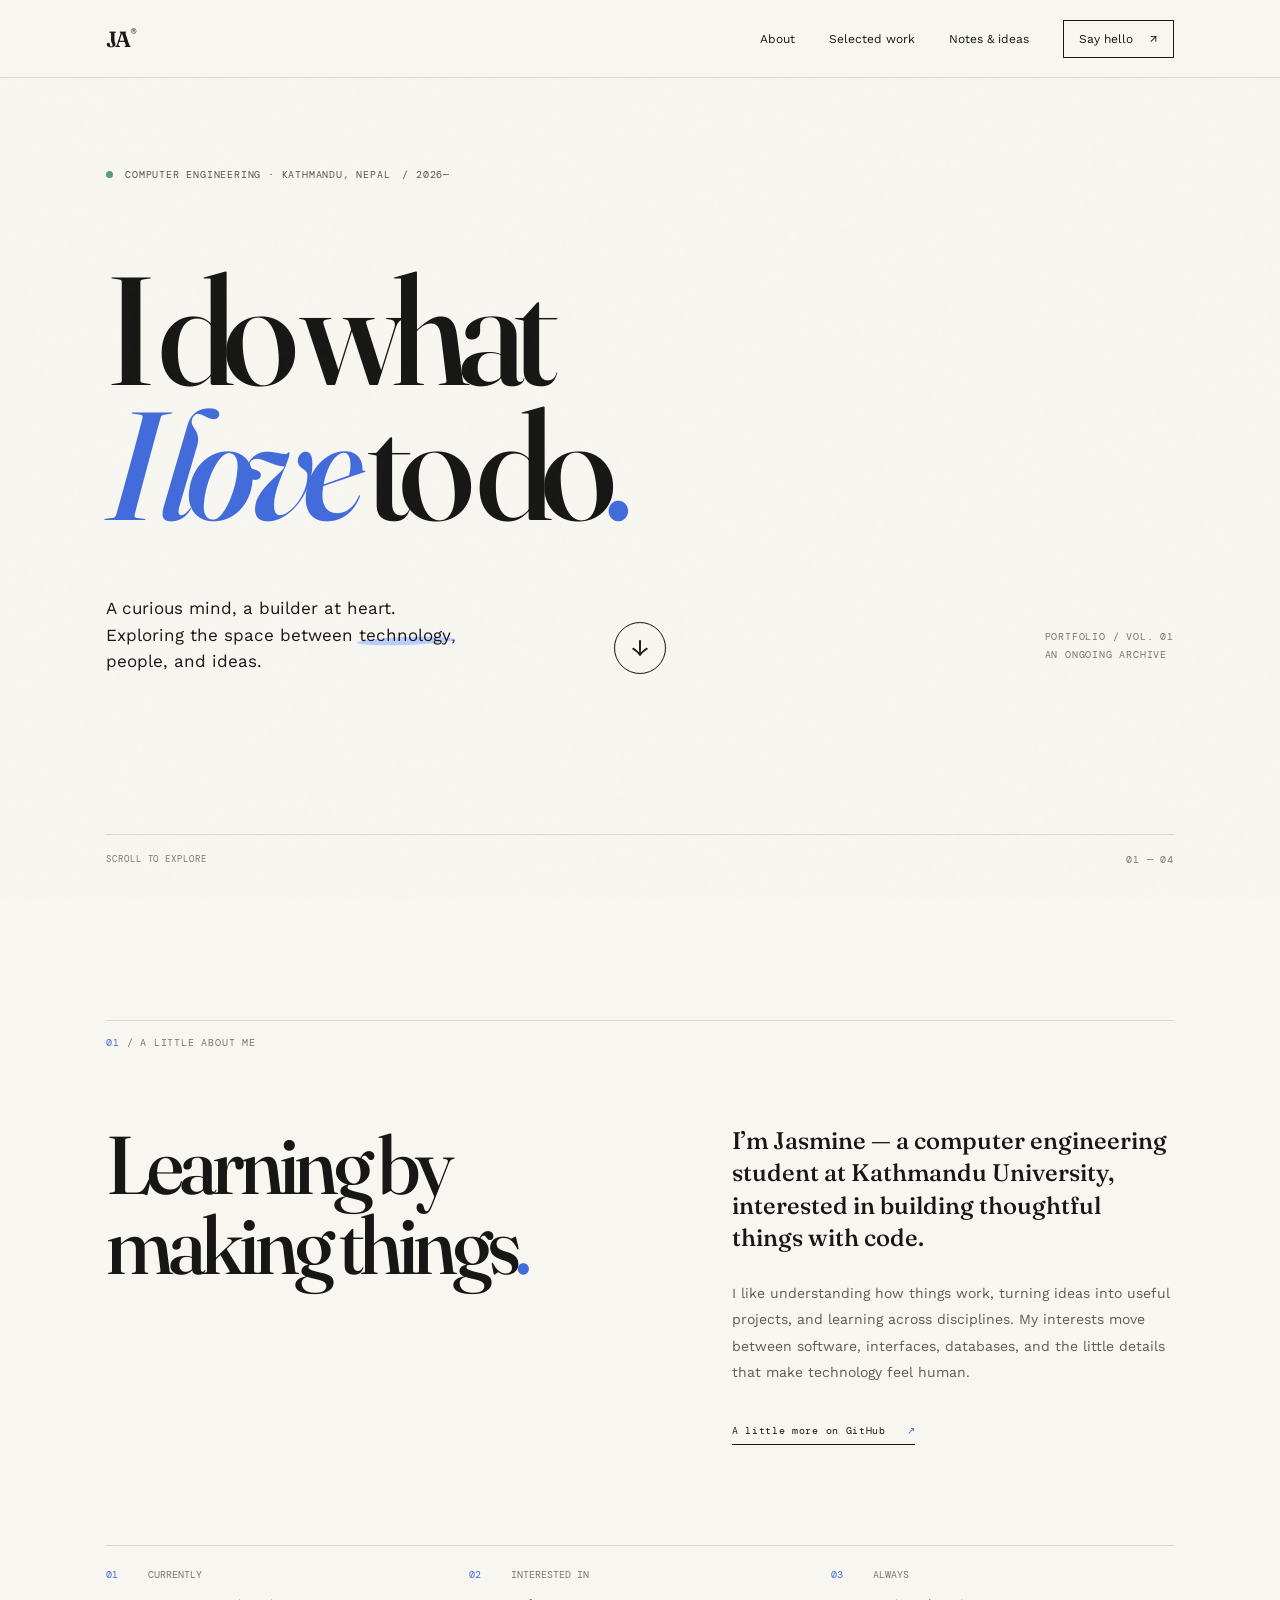
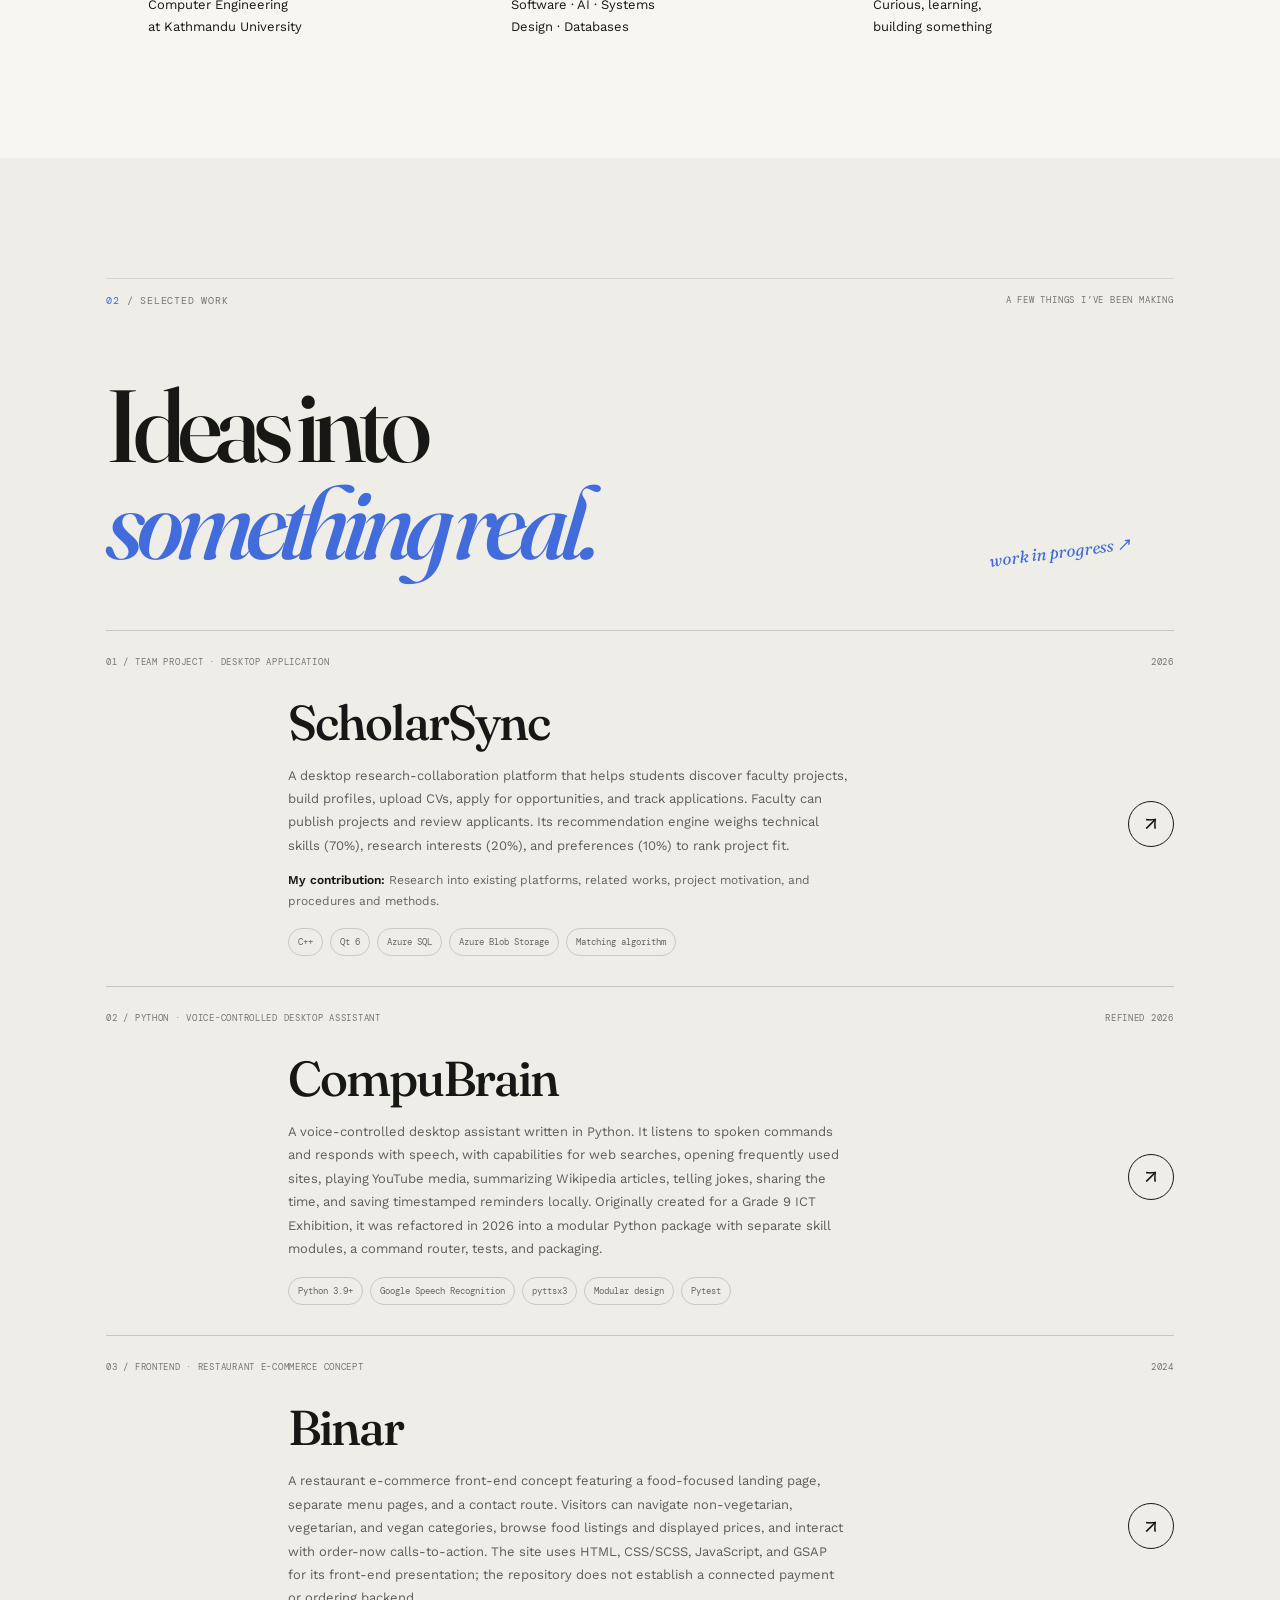
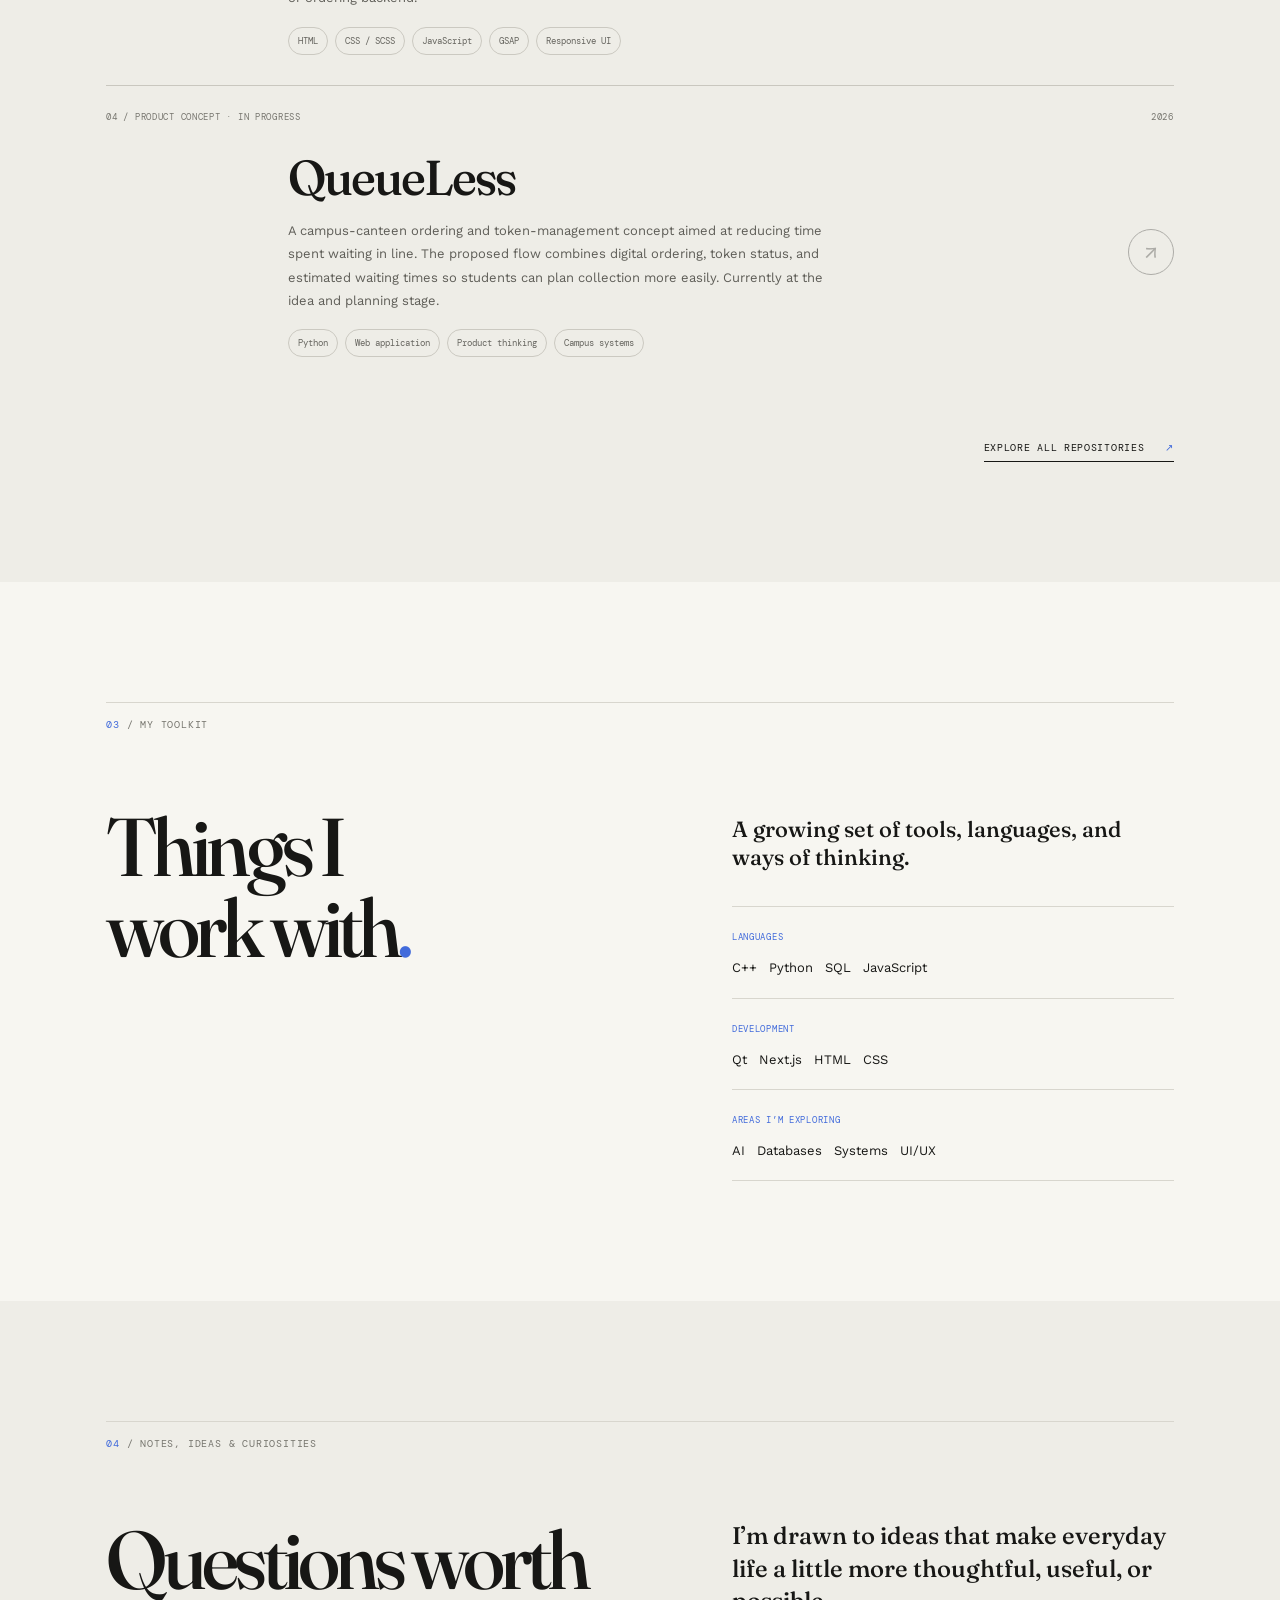
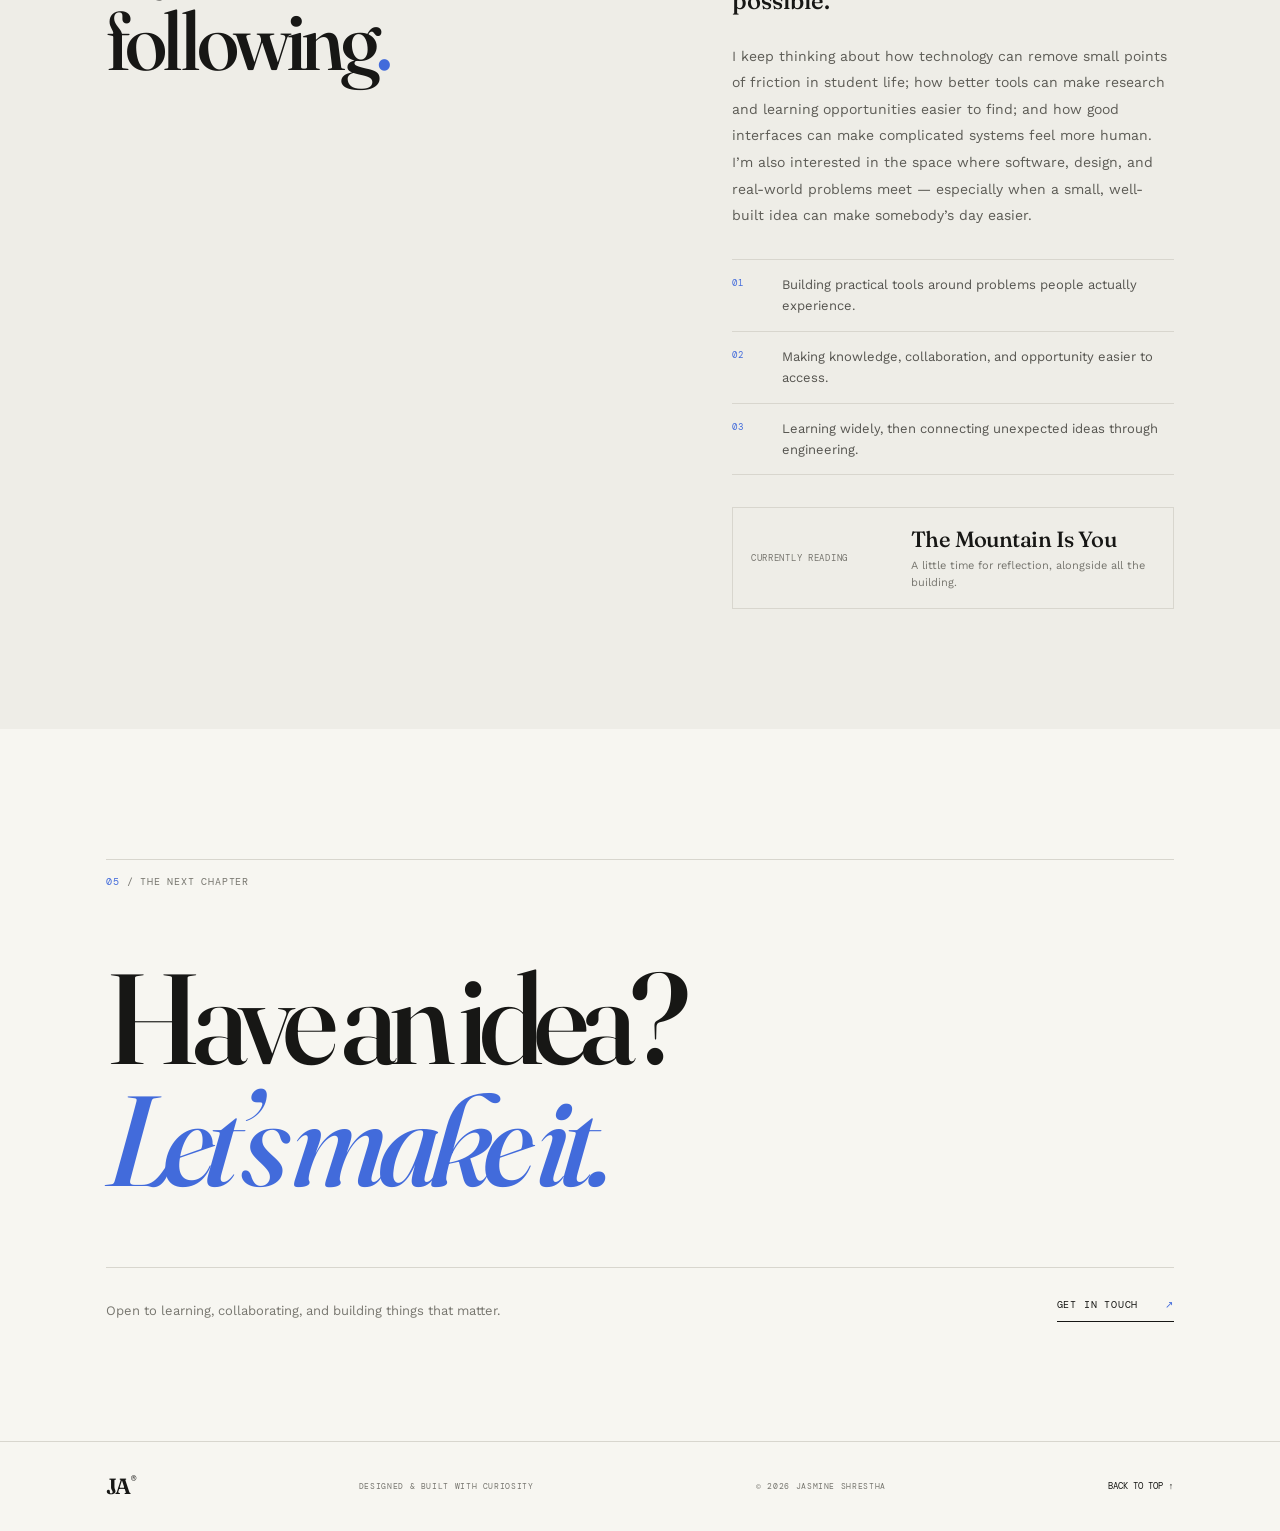
==== index.html @ 9eb1d04b "Add files via upload" ====
<!doctype html>
<html lang="en">
<head>
  <meta charset="utf-8">
  <meta name="viewport" content="width=device-width, initial-scale=1">
  <meta name="theme-color" content="#f7f6f1">
  <meta name="description" content="Jasmine Shrestha — computer engineering student, software builder, and curious learner based in Nepal.">
  <title>Jasmine Archive — Jasmine Shrestha</title>
  <meta property="og:title" content="Jasmine Archive — Jasmine Shrestha">
  <meta property="og:description" content="Computer engineering student, curious builder, and lifelong learner.">
  <meta property="og:type" content="website">
  <link rel="preconnect" href="https://fonts.googleapis.com">
  <link rel="preconnect" href="https://fonts.gstatic.com" crossorigin>
  <link href="https://fonts.googleapis.com/css2?family=DM+Mono:wght@400;500&family=Fraunces:opsz,wght@9..144,500;9..144,600&family=Work+Sans:wght@400;500;600;700&display=swap" rel="stylesheet">
  <link rel="stylesheet" href="styles.css">
</head>
<body>
  <div class="grain" aria-hidden="true"></div>
  <header class="topbar">
    <a class="wordmark" href="#home" aria-label="Jasmine Archive home">JA<span>®</span></a>
    <nav aria-label="Main navigation">
      <a href="#about">About</a><a href="#work">Selected work</a><a href="#notes">Notes & ideas</a>
      <a class="nav-contact" href="mailto:xthajasmine64@gmail.com">Say hello <span>↗</span></a>
    </nav>
    <button class="menu-toggle" aria-label="Toggle navigation" aria-expanded="false">☰</button>
  </header>

  <main id="home">
    <section class="hero section-wrap">
      <div class="eyebrow"><span class="live-dot"></span> COMPUTER ENGINEERING · KATHMANDU, NEPAL <span class="mono">/ 2026—</span></div>
      <h1>I do what<br><em>I love</em> to do<span class="period">.</span></h1>
      <div class="hero-bottom">
        <p class="hero-intro">A curious mind, a builder at heart.<br>Exploring the space between <span class="scribble">technology</span>, people, and ideas.</p>
        <a class="round-link" href="#work" aria-label="Explore selected work">↓</a>
        <p class="hero-index mono">PORTFOLIO / VOL. 01<br>AN ONGOING ARCHIVE</p>
      </div>
      <div class="hero-rule"><span>SCROLL TO EXPLORE</span><span class="mono">01 — 04</span></div>
    </section>

    <section class="intro section-wrap" id="about">
      <div class="section-label"><span>01</span> / A LITTLE ABOUT ME</div>
      <div class="intro-grid">
        <h2>Learning by<br>making things<span class="blue-mark">.</span></h2>
        <div class="intro-copy">
          <p class="large-copy">I’m Jasmine — a computer engineering student at Kathmandu University, interested in building thoughtful things with code.</p>
          <p>I like understanding how things work, turning ideas into useful projects, and learning across disciplines. My interests move between software, interfaces, databases, and the little details that make technology feel human.</p>
          <a class="text-link" href="https://github.com/jasminein-pixel" target="_blank" rel="noreferrer">A little more on GitHub <span>↗</span></a>
        </div>
      </div>
      <div class="facts">
        <div><span class="fact-number">01</span><span class="fact-label">Currently</span><p>Computer Engineering<br>at Kathmandu University</p></div>
        <div><span class="fact-number">02</span><span class="fact-label">Interested in</span><p>Software · AI · Systems<br>Design · Databases</p></div>
        <div><span class="fact-number">03</span><span class="fact-label">Always</span><p>Curious, learning,<br>building something</p></div>
      </div>
    </section>

    <section class="work section-wrap" id="work">
      <div class="section-label"><span>02</span> / SELECTED WORK <span class="section-note">A FEW THINGS I’VE BEEN MAKING</span></div>
      <div class="work-heading"><h2>Ideas into<br><em>something real.</em></h2><span class="hand-note">work in progress ↗</span></div>
      <div class="project-list">
        <article class="project">
          <div class="project-meta mono"><span>01 / TEAM PROJECT · DESKTOP APPLICATION</span><span>2026</span></div>
          <div class="project-main"><div><h3>ScholarSync</h3><p class="project-desc">A desktop research-collaboration platform that helps students discover faculty projects, build profiles, upload CVs, apply for opportunities, and track applications. Faculty can publish projects and review applicants. Its recommendation engine weighs technical skills (70%), research interests (20%), and preferences (10%) to rank project fit.</p><p class="project-role"><strong>My contribution:</strong> Research into existing platforms, related works, project motivation, and procedures and methods.</p><div class="tags"><span>C++</span><span>Qt 6</span><span>Azure SQL</span><span>Azure Blob Storage</span><span>Matching algorithm</span></div></div><a class="project-arrow" href="https://github.com/jasminein-pixel/Scholarsync" target="_blank" rel="noreferrer" aria-label="ScholarSync on GitHub">↗</a></div>
        </article>
        <article class="project">
          <div class="project-meta mono"><span>02 / PYTHON · VOICE-CONTROLLED DESKTOP ASSISTANT</span><span>REFINED 2026</span></div>
          <div class="project-main"><div><h3>CompuBrain</h3><p class="project-desc">A voice-controlled desktop assistant written in Python. It listens to spoken commands and responds with speech, with capabilities for web searches, opening frequently used sites, playing YouTube media, summarizing Wikipedia articles, telling jokes, sharing the time, and saving timestamped reminders locally. Originally created for a Grade 9 ICT Exhibition, it was refactored in 2026 into a modular Python package with separate skill modules, a command router, tests, and packaging.</p><div class="tags"><span>Python 3.9+</span><span>Google Speech Recognition</span><span>pyttsx3</span><span>Modular design</span><span>Pytest</span></div></div><a class="project-arrow" href="https://github.com/jasminein-pixel/Compubrain" target="_blank" rel="noreferrer" aria-label="CompuBrain on GitHub">↗</a></div>
        </article>
        <article class="project">
          <div class="project-meta mono"><span>03 / FRONTEND · RESTAURANT E-COMMERCE CONCEPT</span><span>2024</span></div>
          <div class="project-main"><div><h3>Binar</h3><p class="project-desc">A restaurant e-commerce front-end concept featuring a food-focused landing page, separate menu pages, and a contact route. Visitors can navigate non-vegetarian, vegetarian, and vegan categories, browse food listings and displayed prices, and interact with order-now calls-to-action. The site uses HTML, CSS/SCSS, JavaScript, and GSAP for its front-end presentation; the repository does not establish a connected payment or ordering backend.</p><div class="tags"><span>HTML</span><span>CSS / SCSS</span><span>JavaScript</span><span>GSAP</span><span>Responsive UI</span></div></div><a class="project-arrow" href="https://github.com/jasminein-pixel/Binar-website" target="_blank" rel="noreferrer" aria-label="Binar on GitHub">↗</a></div>
        </article>
        <article class="project">
          <div class="project-meta mono"><span>04 / PRODUCT CONCEPT · IN PROGRESS</span><span>2026</span></div>
          <div class="project-main"><div><h3>QueueLess</h3><p class="project-desc">A campus-canteen ordering and token-management concept aimed at reducing time spent waiting in line. The proposed flow combines digital ordering, token status, and estimated waiting times so students can plan collection more easily. Currently at the idea and planning stage.</p><div class="tags"><span>Python</span><span>Web application</span><span>Product thinking</span><span>Campus systems</span></div></div><span class="project-arrow muted" aria-label="Concept in progress">↗</span></div>
        </article>
      </div>
      <div class="all-work"><a class="text-link" href="https://github.com/jasminein-pixel" target="_blank" rel="noreferrer">EXPLORE ALL REPOSITORIES <span>↗</span></a></div>
    </section>

    <section class="toolkit section-wrap">
      <div class="section-label"><span>03</span> / MY TOOLKIT</div>
      <div class="toolkit-grid">
        <h2>Things I<br>work with<span class="blue-mark">.</span></h2>
        <div class="toolkit-content">
          <p class="toolkit-lead">A growing set of tools, languages, and ways of thinking.</p>
          <div class="skill-groups">
            <div><span class="mono">LANGUAGES</span><p>C++ &nbsp; Python &nbsp; SQL &nbsp; JavaScript</p></div>
            <div><span class="mono">DEVELOPMENT</span><p>Qt &nbsp; Next.js &nbsp; HTML &nbsp; CSS</p></div>
            <div><span class="mono">AREAS I’M EXPLORING</span><p>AI &nbsp; Databases &nbsp; Systems &nbsp; UI/UX</p></div>
          </div>
        </div>
      </div>
    </section>

    <section class="notes section-wrap" id="notes">
      <div class="section-label"><span>04</span> / NOTES, IDEAS & CURIOSITIES</div>
      <div class="notes-grid">
        <h2>Questions worth<br>following<span class="blue-mark">.</span></h2>
        <div><p class="large-copy">I’m drawn to ideas that make everyday life a little more thoughtful, useful, or possible.</p><p>I keep thinking about how technology can remove small points of friction in student life; how better tools can make research and learning opportunities easier to find; and how good interfaces can make complicated systems feel more human. I’m also interested in the space where software, design, and real-world problems meet — especially when a small, well-built idea can make somebody’s day easier.</p><div class="idea-list"><div><span class="mono">01</span><p>Building practical tools around problems people actually experience.</p></div><div><span class="mono">02</span><p>Making knowledge, collaboration, and opportunity easier to access.</p></div><div><span class="mono">03</span><p>Learning widely, then connecting unexpected ideas through engineering.</p></div></div><div class="reading-card"><span class="mono">CURRENTLY READING</span><div><span class="book-title">The Mountain Is You</span><span class="reading-note">A little time for reflection, alongside all the building.</span></div></div></div>
      </div>
    </section>

    <section class="contact section-wrap" id="contact">
      <div class="section-label"><span>05</span> / THE NEXT CHAPTER</div>
      <h2>Have an idea?<br><em>Let’s make it.</em></h2>
      <div class="contact-bottom"><p>Open to learning, collaborating, and building things that matter.</p><a href="mailto:xthajasmine64@gmail.com" class="contact-link">GET IN TOUCH <span>↗</span></a></div>
    </section>
  </main>

  <footer class="footer section-wrap"><a class="wordmark" href="#home">JA<span>®</span></a><span class="mono">DESIGNED & BUILT WITH CURIOSITY</span><span class="mono">© 2026 JASMINE SHRESTHA</span><a href="#home" class="back-top">BACK TO TOP ↑</a></footer>
  <script src="script.js"></script>
</body>
</html>
---- styles.css ----
@import url('https://fonts.googleapis.com/css2?family=DM+Mono:wght@400;500&family=Fraunces:opsz,wght@9..144,500;9..144,600&family=Work+Sans:wght@400;500;600;700&display=swap');
:root{--paper:#f7f6f1;--ink:#171715;--muted:#77766f;--line:#d8d6ce;--blue:#426bdb;--serif:'Fraunces',Georgia,serif;--sans:'Work Sans',Arial,sans-serif;--mono:'DM Mono',monospace}
*{box-sizing:border-box}html{scroll-behavior:smooth;scroll-padding-top:90px}body{margin:0;background:var(--paper);color:var(--ink);font-family:var(--sans);-webkit-font-smoothing:antialiased}.grain{position:fixed;inset:0;pointer-events:none;z-index:5;opacity:.12;background-image:url("data:image/svg+xml,%3Csvg viewBox='0 0 180 180' xmlns='http://www.w3.org/2000/svg'%3E%3Cfilter id='n'%3E%3CfeTurbulence type='fractalNoise' baseFrequency='.85' numOctaves='3' stitchTiles='stitch'/%3E%3C/filter%3E%3Crect width='100%25' height='100%25' filter='url(%23n)' opacity='.14'/%3E%3C/svg%3E")}
a{color:inherit;text-decoration:none}.section-wrap{padding-left:8.3%;padding-right:8.3%}.topbar{height:78px;padding:0 8.3%;display:flex;align-items:center;justify-content:space-between;border-bottom:1px solid var(--line);position:sticky;top:0;background:rgba(247,246,241,.94);backdrop-filter:blur(12px);z-index:10}.wordmark{font:600 22px var(--serif);letter-spacing:-2px}.wordmark span{font:9px var(--mono);vertical-align:top;letter-spacing:0;margin-left:2px}.topbar nav{display:flex;gap:34px;align-items:center;font-size:12px}.topbar nav a{transition:opacity .2s}.topbar nav a:hover{opacity:.5}.topbar .nav-contact{border:1px solid var(--ink);padding:11px 15px}.nav-contact span{margin-left:12px}.menu-toggle{display:none;background:none;border:0;font-size:20px}
.hero{min-height:calc(100vh - 78px);padding-top:10vh;padding-bottom:34px;display:flex;flex-direction:column}.eyebrow,.section-label,.mono{font-family:var(--mono);font-size:10px;letter-spacing:.08em}.eyebrow{display:flex;gap:12px;align-items:center;color:#55544f}.live-dot{width:7px;height:7px;background:#5a9c6d;border-radius:50%;display:inline-block}.hero h1{font:500 clamp(76px,12vw,172px)/.88 var(--serif);letter-spacing:-.075em;margin:9vh 0 7vh;max-width:1000px}.hero h1 em,.work-heading h2 em,.contact h2 em{font-weight:500;color:var(--blue)}.period{color:var(--blue)}.hero-bottom{display:grid;grid-template-columns:1fr 1fr 1fr;align-items:end}.hero-intro{font-size:17px;line-height:1.55;margin:0}.scribble{position:relative;z-index:1}.scribble:after{content:"";position:absolute;height:8px;left:-2px;right:-4px;bottom:0;background:#a8c1ff;opacity:.75;z-index:-1;transform:rotate(-2deg);border-radius:50%}.round-link{width:52px;height:52px;border:1px solid var(--ink);border-radius:50%;display:grid;place-items:center;font-size:24px;justify-self:center;transition:background .25s,color .25s}.round-link:hover{background:var(--ink);color:var(--paper)}.hero-index{justify-self:end;line-height:1.8;color:var(--muted)}.hero-rule{margin-top:auto;padding-top:18px;border-top:1px solid var(--line);display:flex;justify-content:space-between;color:var(--muted);font:9px var(--mono);letter-spacing:.1em}
.intro,.work,.toolkit,.notes,.contact{padding-top:120px;padding-bottom:120px}.section-label{color:var(--muted);border-top:1px solid var(--line);padding-top:15px}.section-label>span:first-child{color:var(--blue)}.intro-grid,.toolkit-grid,.notes-grid{display:grid;grid-template-columns:1.1fr .9fr;gap:8%;padding-top:76px}.intro h2,.toolkit h2,.notes h2{font:500 clamp(48px,6.4vw,88px)/.98 var(--serif);letter-spacing:-.06em;margin:0}.blue-mark{color:var(--blue)}.intro-copy{max-width:510px}.large-copy{font:500 24px/1.35 var(--serif);margin:0 0 25px}.intro-copy>p:not(.large-copy),.notes-grid>div>p:not(.large-copy){font-size:14px;line-height:1.9;color:#5d5c56}.text-link{display:inline-block;margin-top:24px;padding-bottom:7px;border-bottom:1px solid var(--ink);font:10px var(--mono);letter-spacing:.07em}.text-link span{color:var(--blue);margin-left:14px}.facts{margin-top:100px;padding-top:22px;border-top:1px solid var(--line);display:grid;grid-template-columns:repeat(3,1fr);gap:20px}.facts>div{display:grid;grid-template-columns:42px 1fr;align-items:baseline}.fact-number{font:10px var(--mono);color:var(--blue)}.fact-label{font:10px var(--mono);text-transform:uppercase;color:var(--muted)}.facts p{grid-column:2;margin:13px 0 0;font-size:13px;line-height:1.7}
.work{background:#eeede7}.section-note{float:right;font-size:9px}.work-heading{display:flex;justify-content:space-between;align-items:end;padding:70px 0 58px}.work-heading h2,.contact h2{font:500 clamp(56px,8vw,108px)/.95 var(--serif);letter-spacing:-.07em;margin:0}.hand-note{font:italic 17px var(--serif);color:var(--blue);transform:rotate(-7deg);margin:0 4% 10px}.project{border-top:1px solid #c9c7bf;padding:25px 0 30px}.project-meta{display:flex;justify-content:space-between;color:var(--muted);font-size:9px}.project-main{display:flex;justify-content:space-between;align-items:center;padding:24px 0 0 17%;gap:30px}.project h3{font:500 clamp(32px,4vw,49px) var(--serif);letter-spacing:-.04em;margin:0 0 12px}.project-desc{max-width:560px;color:#5e5d57;font-size:13px;line-height:1.8;margin:0}.tags{display:flex;flex-wrap:wrap;gap:7px;margin-top:17px}.tags span{font:9px var(--mono);padding:7px 9px;border:1px solid #cbc9c1;border-radius:30px;color:#66655f}.project-arrow{width:46px;height:46px;border:1px solid var(--ink);border-radius:50%;display:grid;place-items:center;font-size:21px;flex-shrink:0;transition:all .2s}.project-arrow:hover{background:var(--ink);color:white;transform:rotate(45deg)}.project-arrow.muted{opacity:.3}.all-work{text-align:right;padding-top:30px}
.toolkit-grid{padding-bottom:0}.toolkit-content{padding-top:8px}.toolkit-lead{font:500 22px var(--serif);margin:0 0 35px}.skill-groups{border-top:1px solid var(--line)}.skill-groups>div{padding:18px 0;border-bottom:1px solid var(--line)}.skill-groups span{font-size:9px;color:var(--blue)}.skill-groups p{font-size:13px;margin:12px 0 0;line-height:1.8}
.notes{background:#eeede7}.notes-grid{padding-top:70px}.notes-grid>div{max-width:500px}.note-stamp{display:inline-block;border:1px solid var(--blue);color:var(--blue);font:10px/1.5 var(--mono);padding:14px 18px;transform:rotate(-5deg);margin-top:30px}.note-stamp span{font-size:19px;margin-left:10px}
.contact{padding-top:130px;padding-bottom:110px}.contact h2{font-size:clamp(64px,10vw,140px);margin:70px 0 65px}.contact-bottom{border-top:1px solid var(--line);padding-top:22px;display:flex;justify-content:space-between;align-items:center}.contact-bottom p{font-size:13px;color:var(--muted)}.contact-link{font:10px var(--mono);letter-spacing:.08em;border-bottom:1px solid var(--ink);padding-bottom:10px}.contact-link span{color:var(--blue);margin-left:20px}.footer{min-height:90px;border-top:1px solid var(--line);display:flex;align-items:center;justify-content:space-between;color:var(--muted)}.footer .wordmark{color:var(--ink)}.footer .mono{font-size:8px}.back-top{font:9px var(--mono);color:var(--ink)}
@media(max-width:700px){.section-wrap{padding-left:6%;padding-right:6%}.topbar{padding:0 6%;height:66px}.topbar nav{display:none;position:absolute;top:66px;left:0;right:0;background:var(--paper);padding:22px 6%;border-bottom:1px solid var(--line);flex-direction:column;align-items:flex-start;gap:22px}.topbar nav.open{display:flex}.menu-toggle{display:block}.hero{min-height:calc(90vh - 66px);padding-top:9vh}.eyebrow{font-size:8px;flex-wrap:wrap}.hero h1{font-size:clamp(68px,16vw,110px);margin:12vh 0 10vh}.hero-bottom{grid-template-columns:1fr auto;gap:22px}.hero-intro{font-size:15px}.hero-index{display:none}.round-link{width:44px;height:44px}.intro,.work,.toolkit,.notes,.contact{padding-top:78px;padding-bottom:78px}.intro-grid,.toolkit-grid,.notes-grid{grid-template-columns:1fr;gap:35px;padding-top:48px}.intro h2,.toolkit h2,.notes h2{font-size:64px}.facts{margin-top:60px;grid-template-columns:1fr;gap:23px}.facts>div{grid-template-columns:40px 1fr}.facts p{margin-top:7px}.section-note{display:block;float:none;margin-top:9px}.work-heading{padding:50px 0 38px;display:block}.work-heading h2{font-size:66px}.hand-note{display:inline-block;margin-top:25px}.project-main{padding-left:0;gap:15px}.project-desc{font-size:12px}.project h3{font-size:36px}.project-arrow{width:38px;height:38px}.toolkit-content{padding-top:0}.notes-grid>div{max-width:none}.contact h2{font-size:clamp(60px,14vw,95px);margin:55px 0}.contact-bottom{align-items:flex-start;gap:25px;flex-direction:column}.footer{padding-top:20px;padding-bottom:20px;gap:13px;flex-wrap:wrap}.footer .mono{font-size:7px}.footer .wordmark{width:100%}}
@media(prefers-reduced-motion:reduce){html{scroll-behavior:auto}*,*:before,*:after{transition:none!important}}

/* Portfolio detail additions */
.project-role{max-width:560px;margin:13px 0 0;color:#66655f;font-size:12px;line-height:1.7}
.project-role strong{color:var(--ink);font-weight:600}
.idea-list{margin-top:30px;border-top:1px solid var(--line)}
.idea-list>div{display:grid;grid-template-columns:40px 1fr;gap:10px;padding:14px 0;border-bottom:1px solid var(--line)}
.idea-list .mono{color:var(--blue);font-size:9px;padding-top:3px}
.idea-list p{margin:0;color:#55544f;font-size:13px;line-height:1.65}
.reading-card{margin-top:32px;padding:17px 18px;border:1px solid var(--line);display:grid;grid-template-columns:145px 1fr;gap:15px;align-items:center}
.reading-card>.mono{color:var(--muted);font-size:9px}
.book-title{display:block;font:500 22px var(--serif);letter-spacing:-.025em}
.reading-note{display:block;margin-top:5px;color:var(--muted);font-size:11px;line-height:1.5}
@media(max-width:700px){.reading-card{grid-template-columns:1fr;gap:9px}.project-role{font-size:11px}}
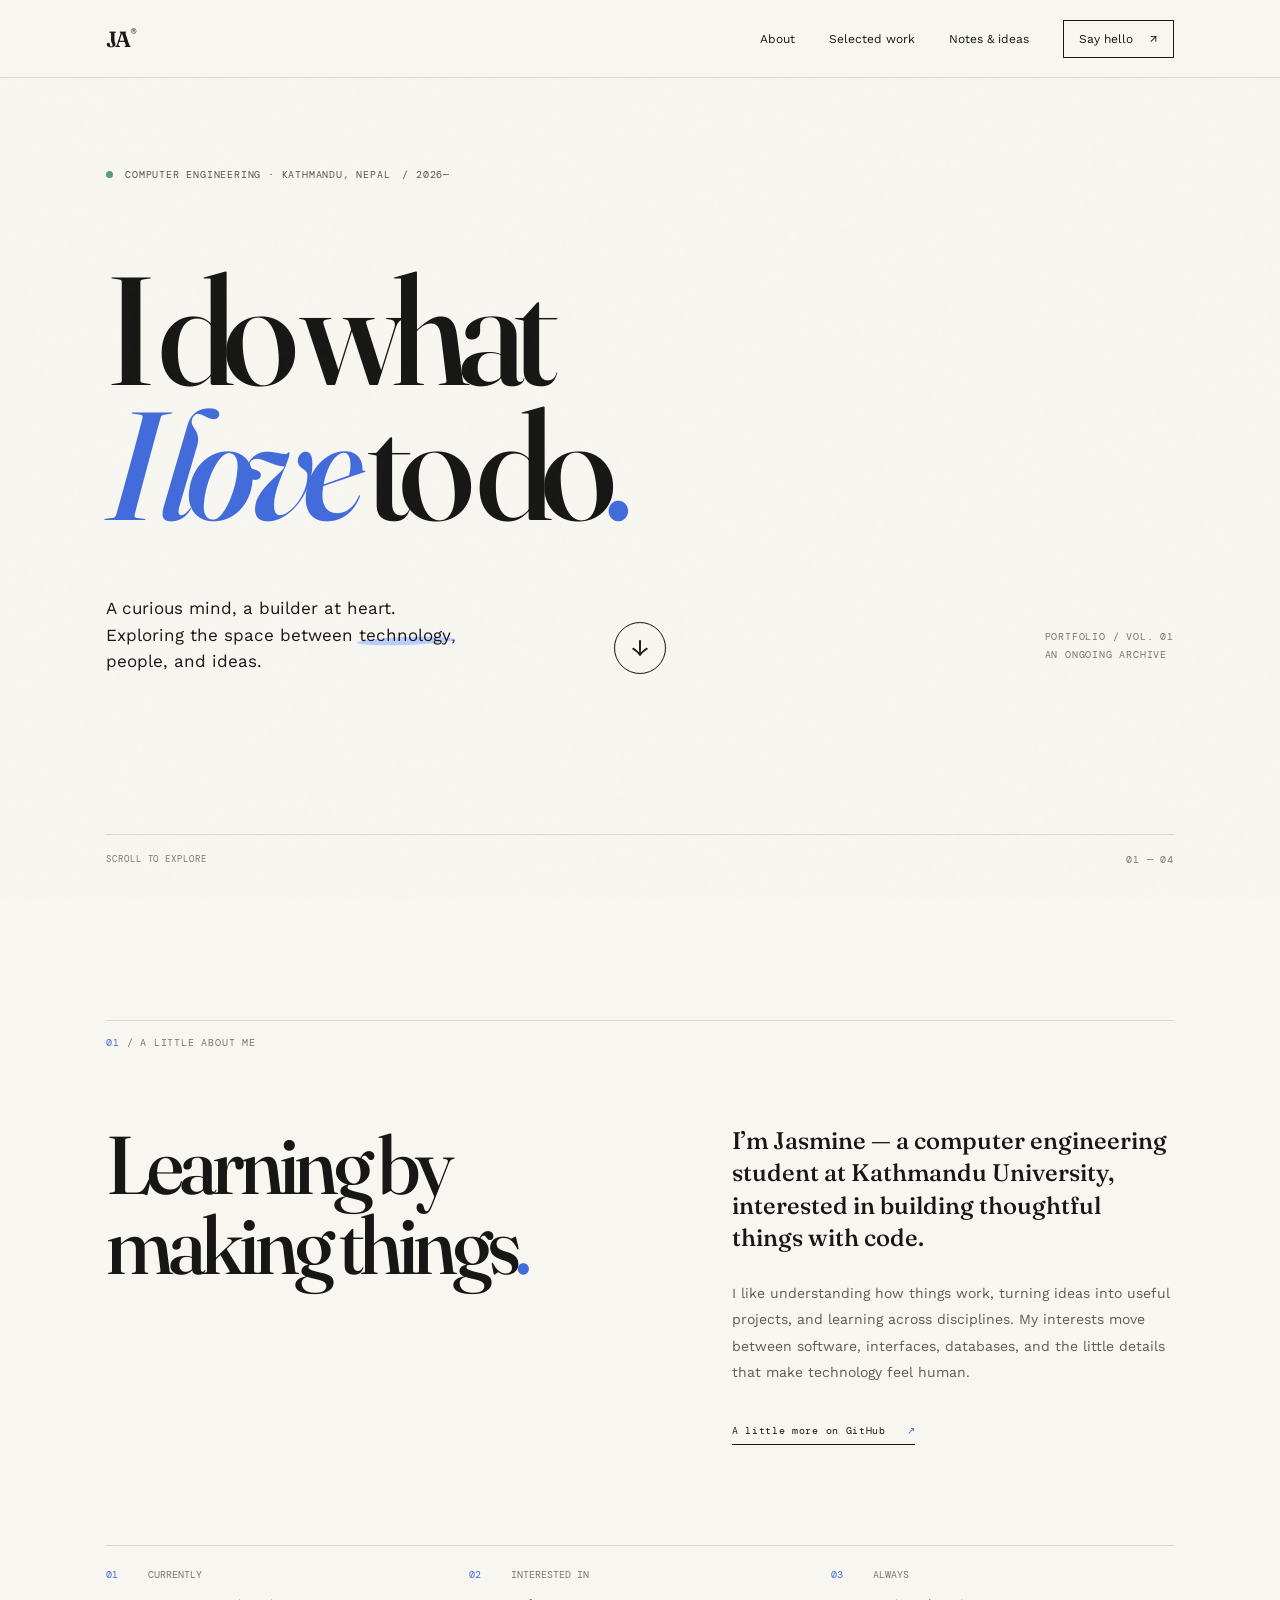
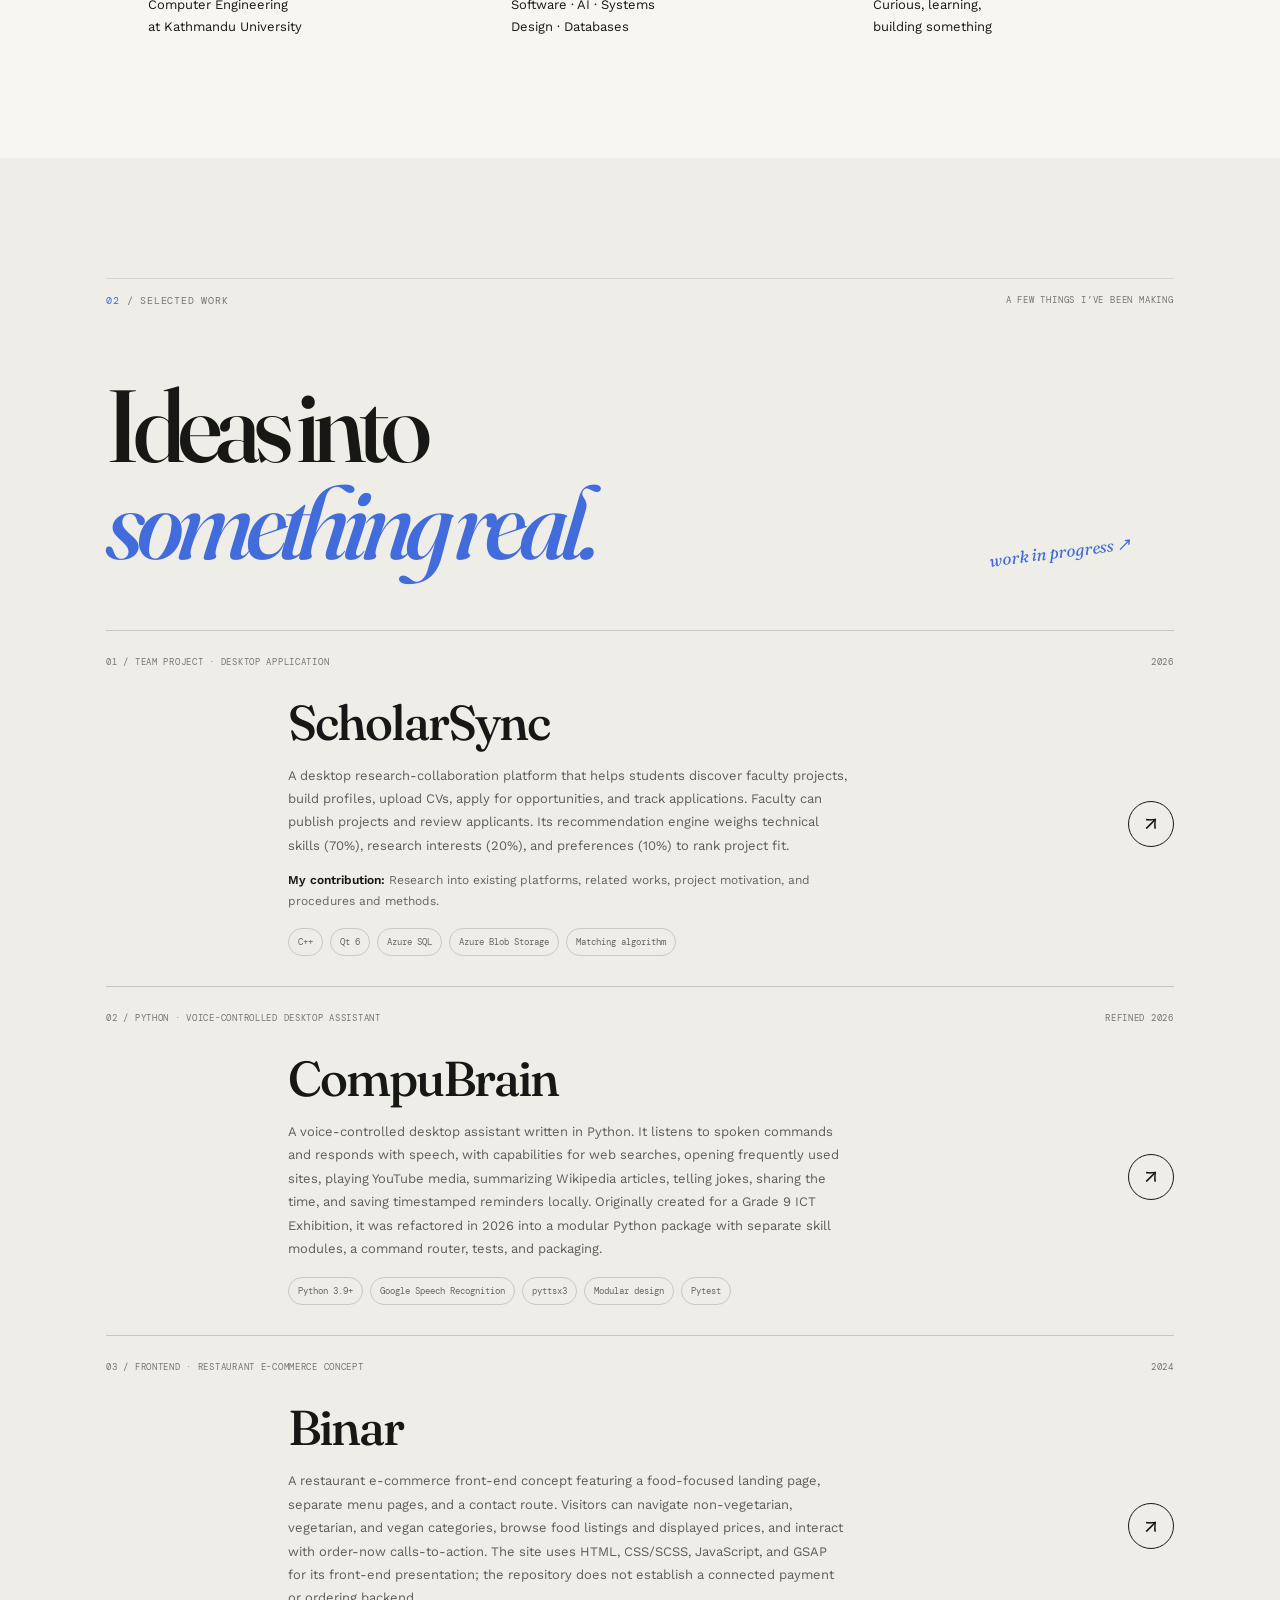
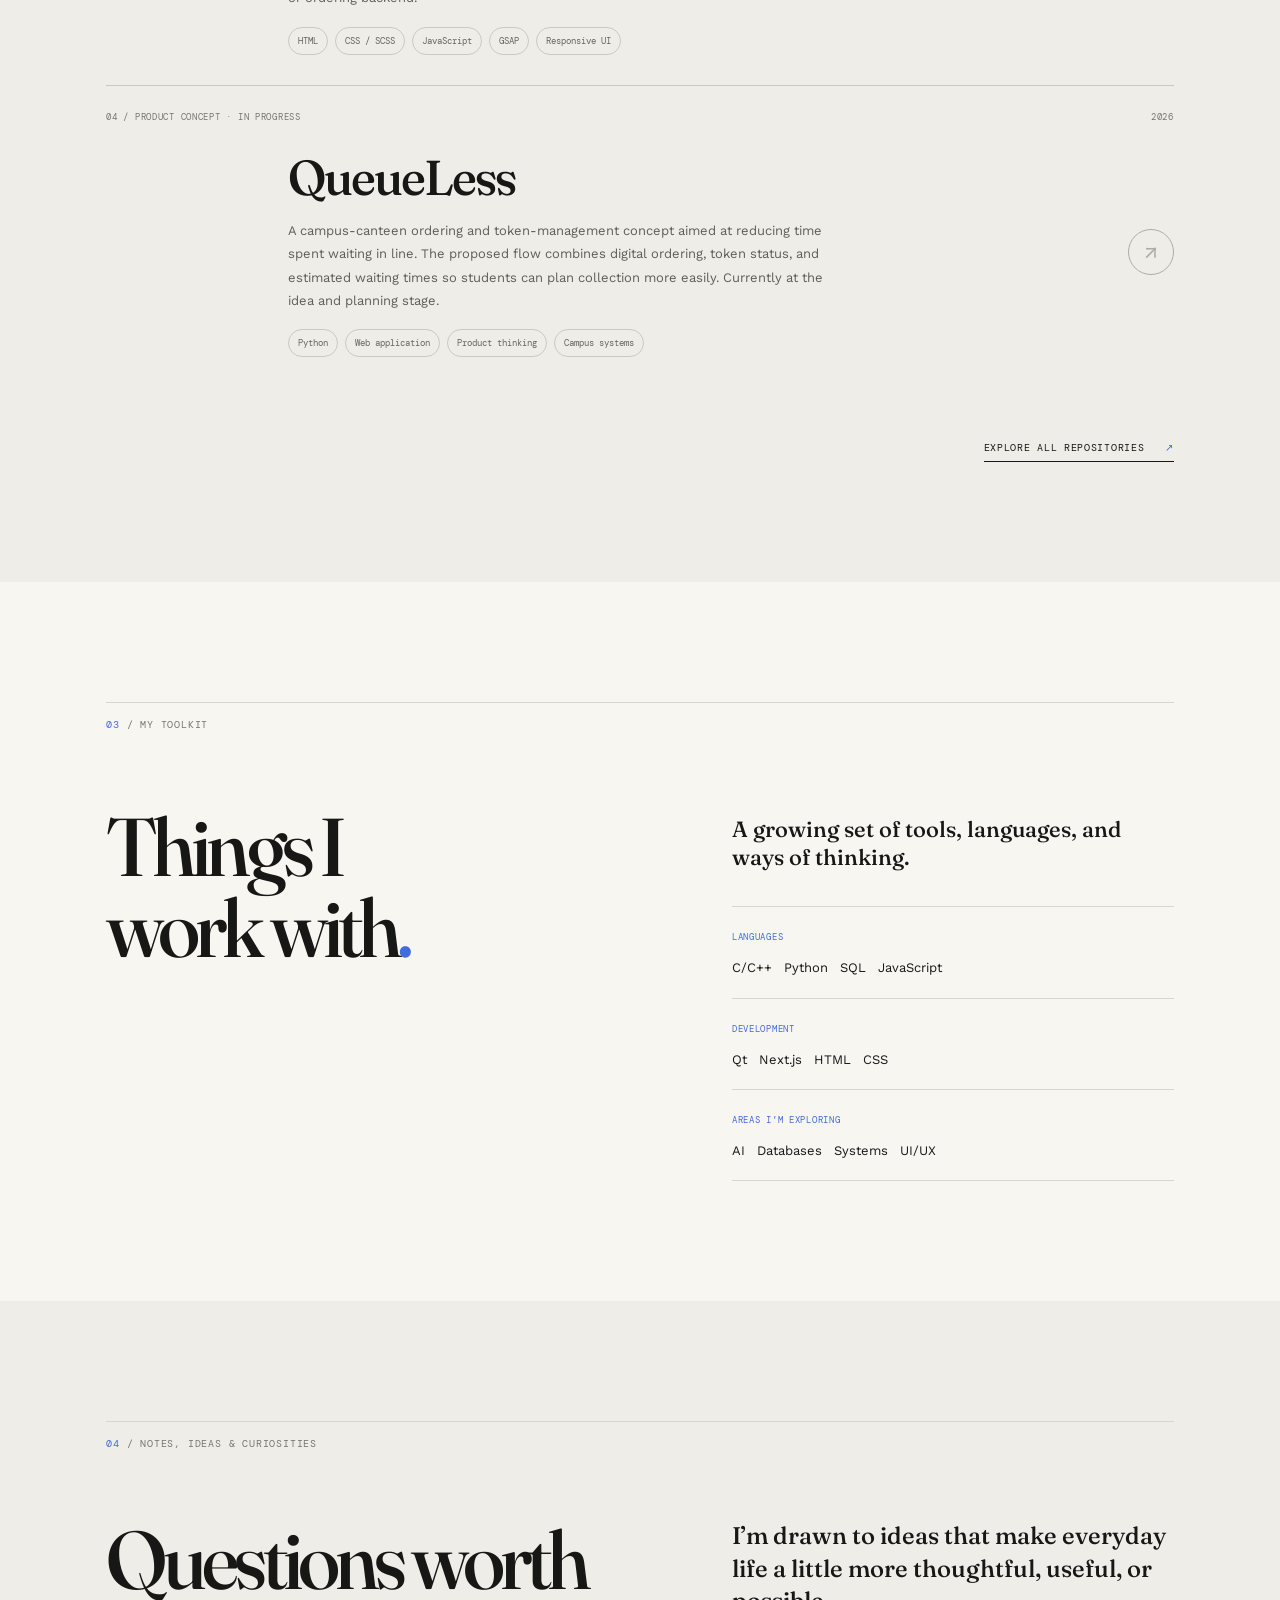
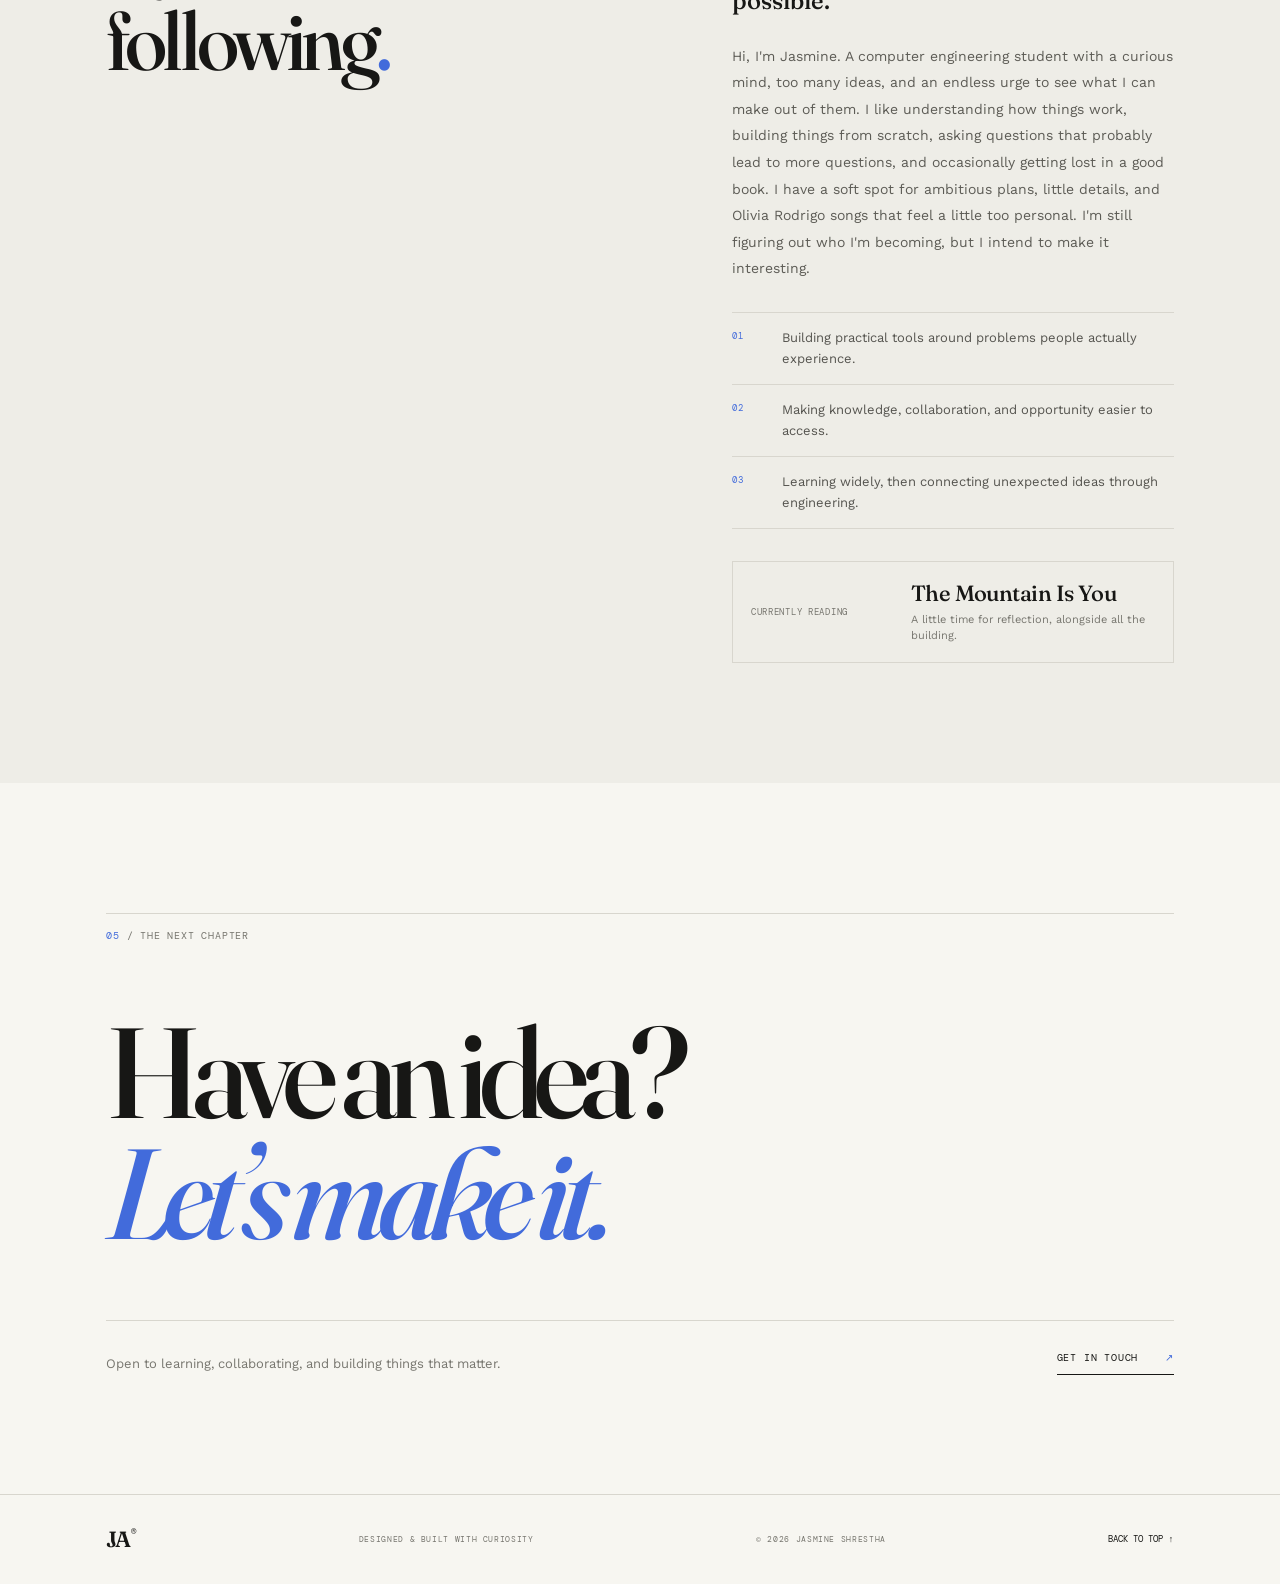
==== commit 7fb5d5af: "Revise personal description and ideas in index.html Updated personal introduction and interests in t" ====
--- a/index.html
+++ b/index.html
@@ -85,7 +85,7 @@
         <div class="toolkit-content">
           <p class="toolkit-lead">A growing set of tools, languages, and ways of thinking.</p>
           <div class="skill-groups">
-            <div><span class="mono">LANGUAGES</span><p>C++ &nbsp; Python &nbsp; SQL &nbsp; JavaScript</p></div>
+            <div><span class="mono">LANGUAGES</span><p>C/C++ &nbsp; Python &nbsp; SQL &nbsp; JavaScript</p></div>
             <div><span class="mono">DEVELOPMENT</span><p>Qt &nbsp; Next.js &nbsp; HTML &nbsp; CSS</p></div>
             <div><span class="mono">AREAS I’M EXPLORING</span><p>AI &nbsp; Databases &nbsp; Systems &nbsp; UI/UX</p></div>
           </div>
@@ -97,7 +97,7 @@
       <div class="section-label"><span>04</span> / NOTES, IDEAS & CURIOSITIES</div>
       <div class="notes-grid">
         <h2>Questions worth<br>following<span class="blue-mark">.</span></h2>
-        <div><p class="large-copy">I’m drawn to ideas that make everyday life a little more thoughtful, useful, or possible.</p><p>I keep thinking about how technology can remove small points of friction in student life; how better tools can make research and learning opportunities easier to find; and how good interfaces can make complicated systems feel more human. I’m also interested in the space where software, design, and real-world problems meet — especially when a small, well-built idea can make somebody’s day easier.</p><div class="idea-list"><div><span class="mono">01</span><p>Building practical tools around problems people actually experience.</p></div><div><span class="mono">02</span><p>Making knowledge, collaboration, and opportunity easier to access.</p></div><div><span class="mono">03</span><p>Learning widely, then connecting unexpected ideas through engineering.</p></div></div><div class="reading-card"><span class="mono">CURRENTLY READING</span><div><span class="book-title">The Mountain Is You</span><span class="reading-note">A little time for reflection, alongside all the building.</span></div></div></div>
+        <div><p class="large-copy">I’m drawn to ideas that make everyday life a little more thoughtful, useful, or possible.</p><p>Hi, I'm Jasmine. A computer engineering student with a curious mind, too many ideas, and an endless urge to see what I can make out of them. I like understanding how things work, building things from scratch, asking questions that probably lead to more questions, and occasionally getting lost in a good book. I have a soft spot for ambitious plans, little details, and Olivia Rodrigo songs that feel a little too personal. I'm still figuring out who I'm becoming, but I intend to make it interesting.</p><div class="idea-list"><div><span class="mono">01</span><p>Building practical tools around problems people actually experience.</p></div><div><span class="mono">02</span><p>Making knowledge, collaboration, and opportunity easier to access.</p></div><div><span class="mono">03</span><p>Learning widely, then connecting unexpected ideas through engineering.</p></div></div><div class="reading-card"><span class="mono">CURRENTLY READING</span><div><span class="book-title">The Mountain Is You</span><span class="reading-note">A little time for reflection, alongside all the building.</span></div></div></div>
       </div>
     </section>
 
@@ -111,4 +111,4 @@
   <footer class="footer section-wrap"><a class="wordmark" href="#home">JA<span>®</span></a><span class="mono">DESIGNED & BUILT WITH CURIOSITY</span><span class="mono">© 2026 JASMINE SHRESTHA</span><a href="#home" class="back-top">BACK TO TOP ↑</a></footer>
   <script src="script.js"></script>
 </body>
-</html>+</html>
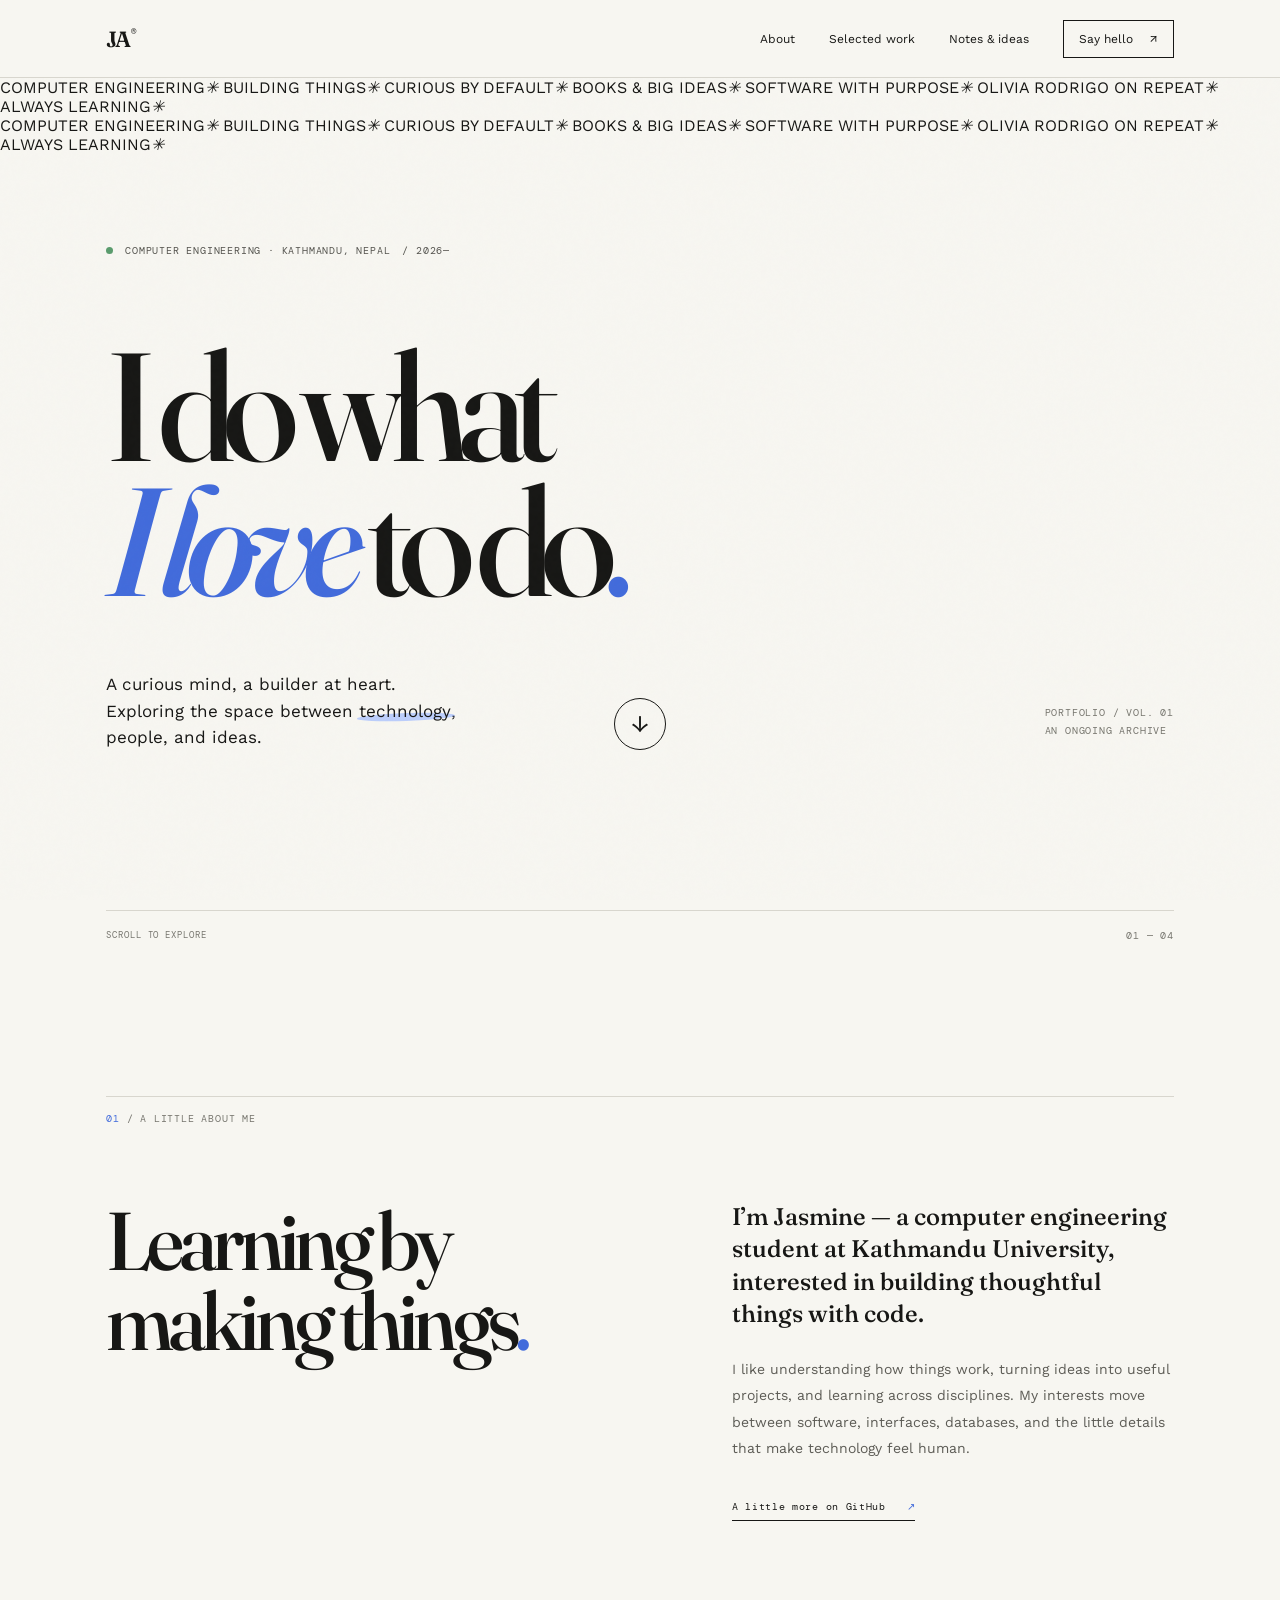
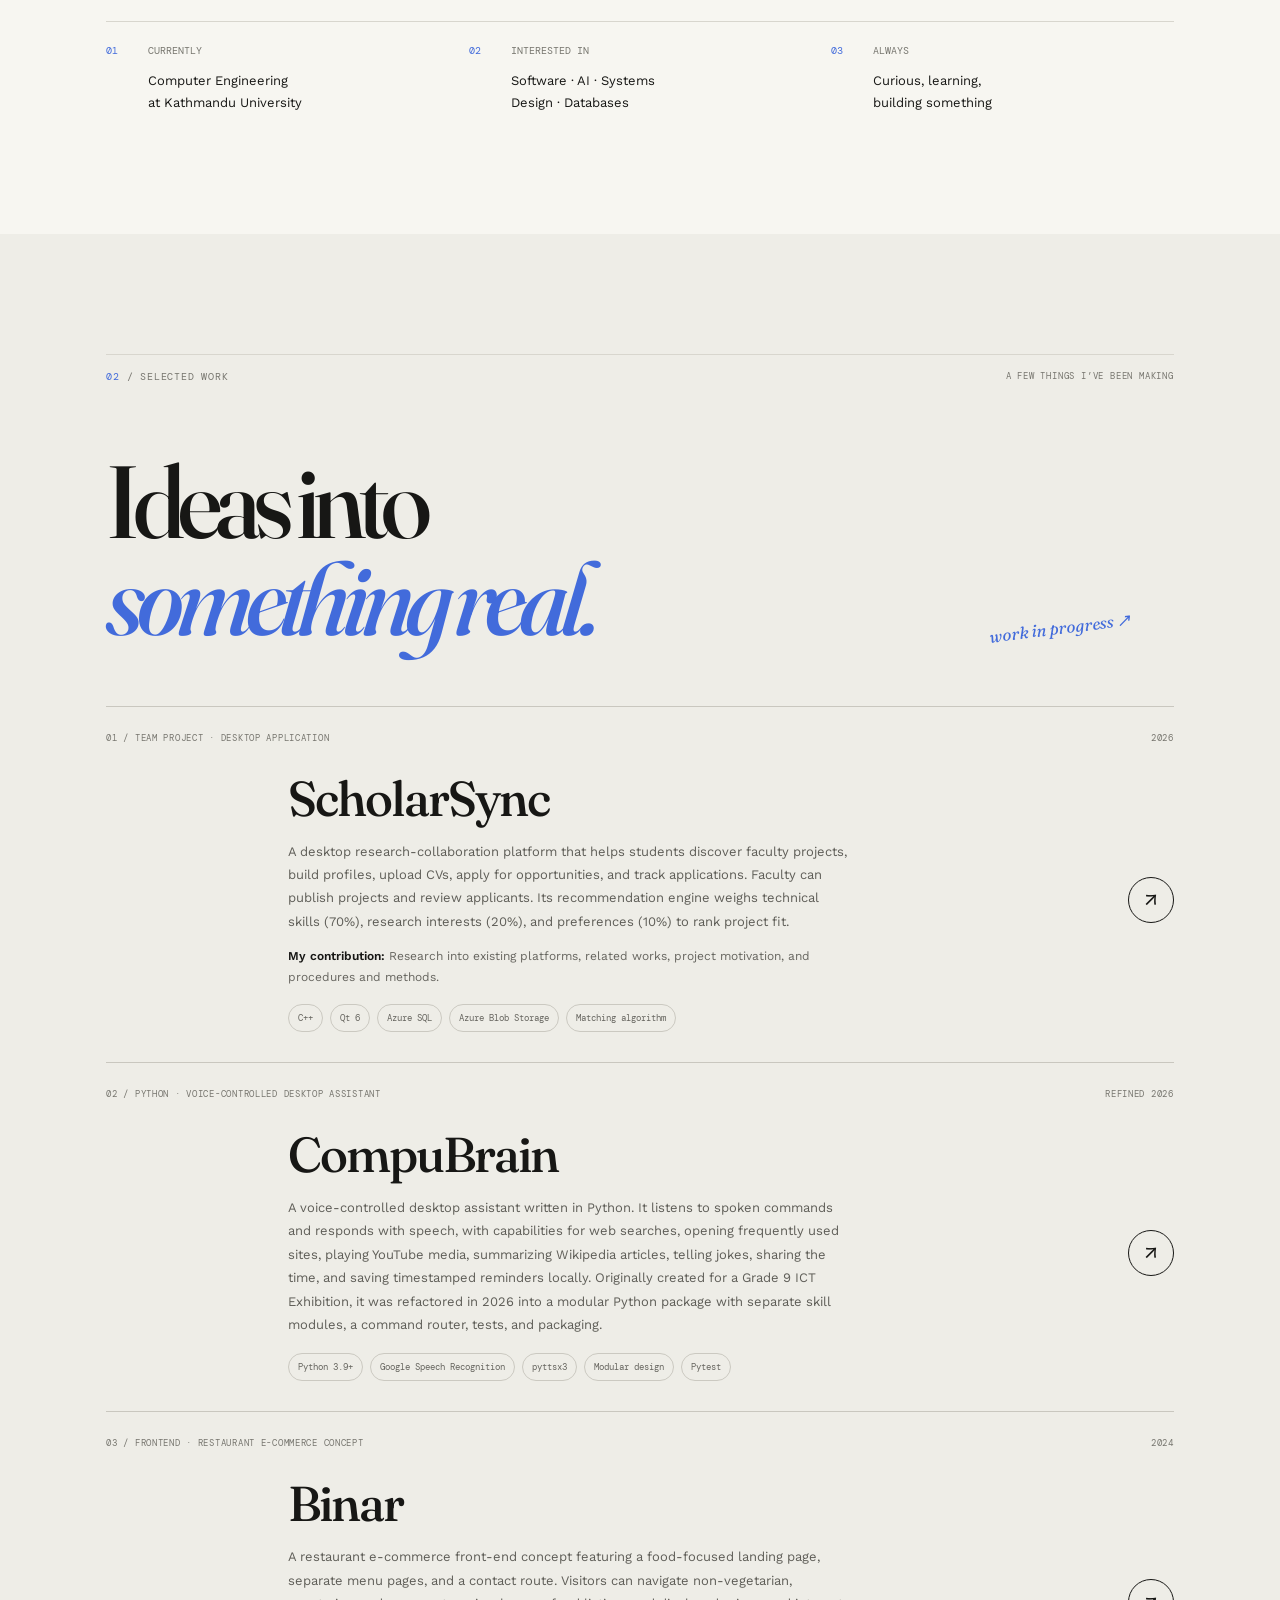
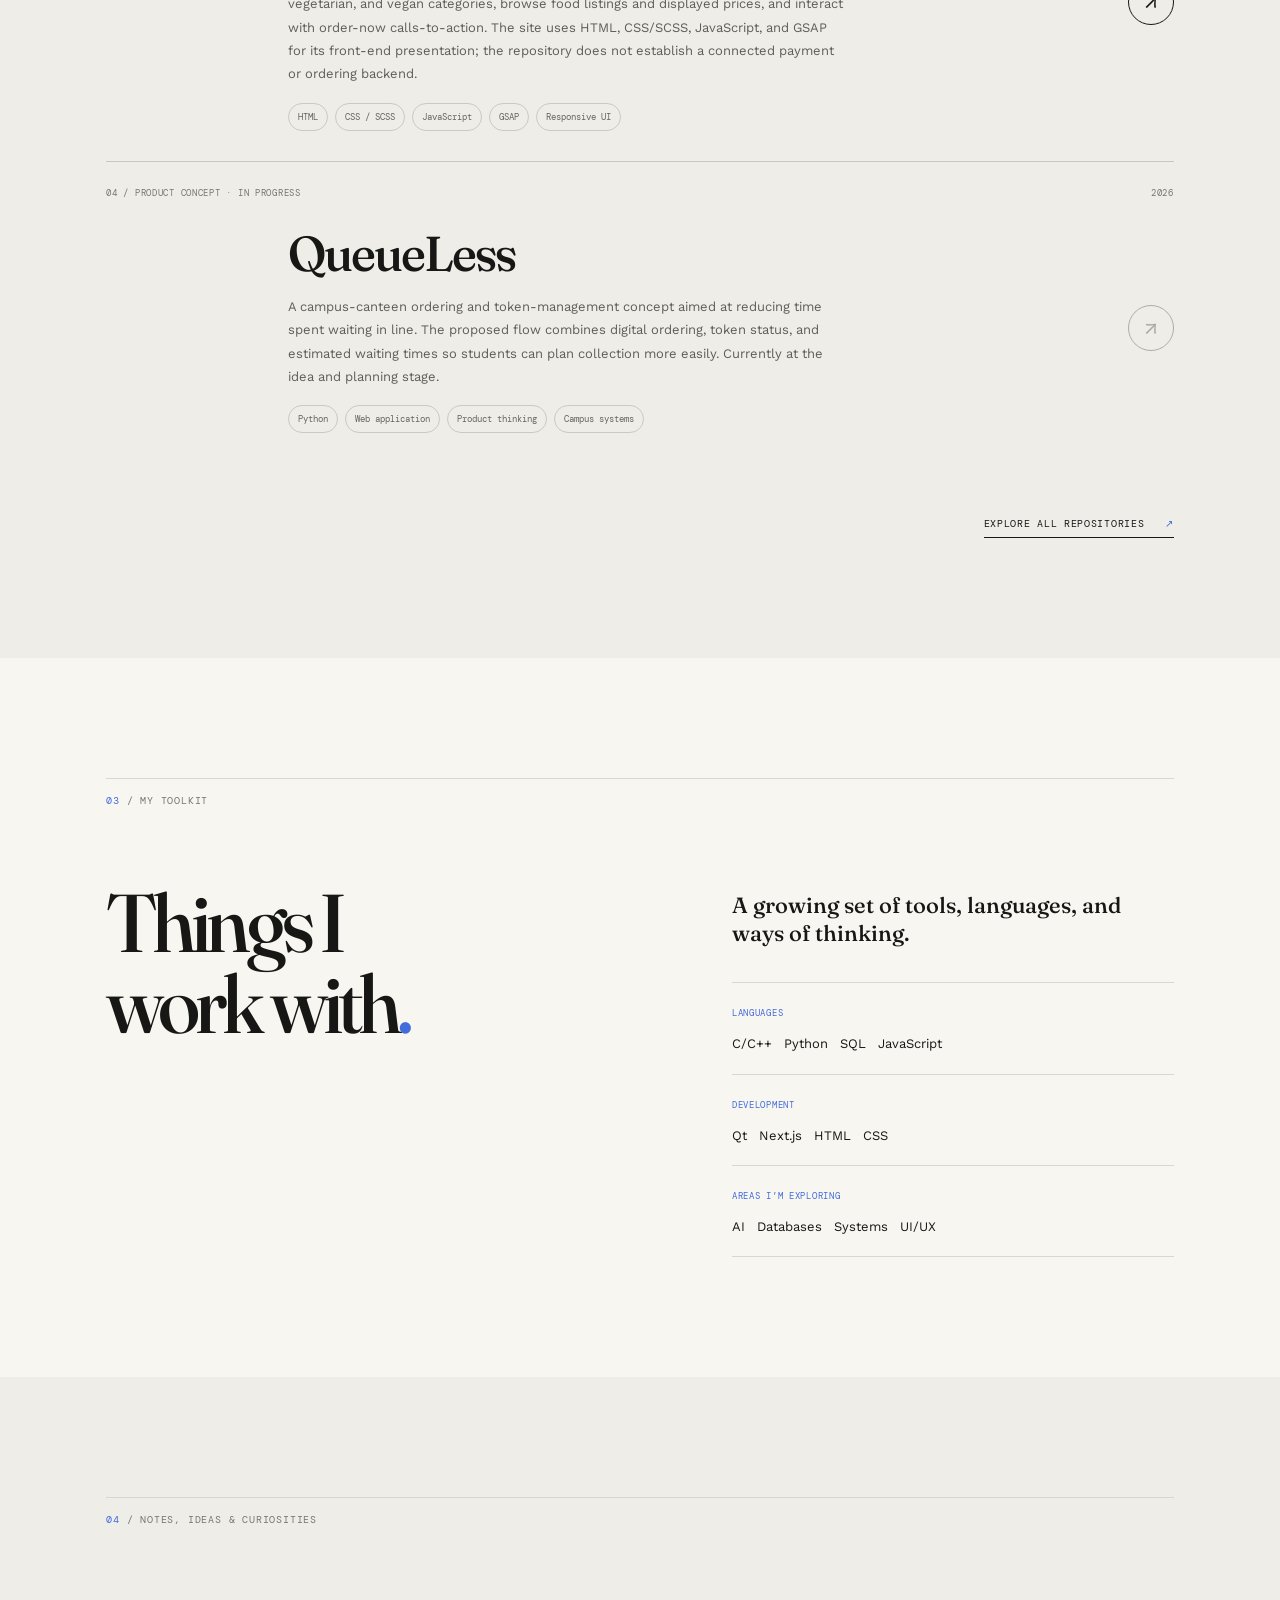
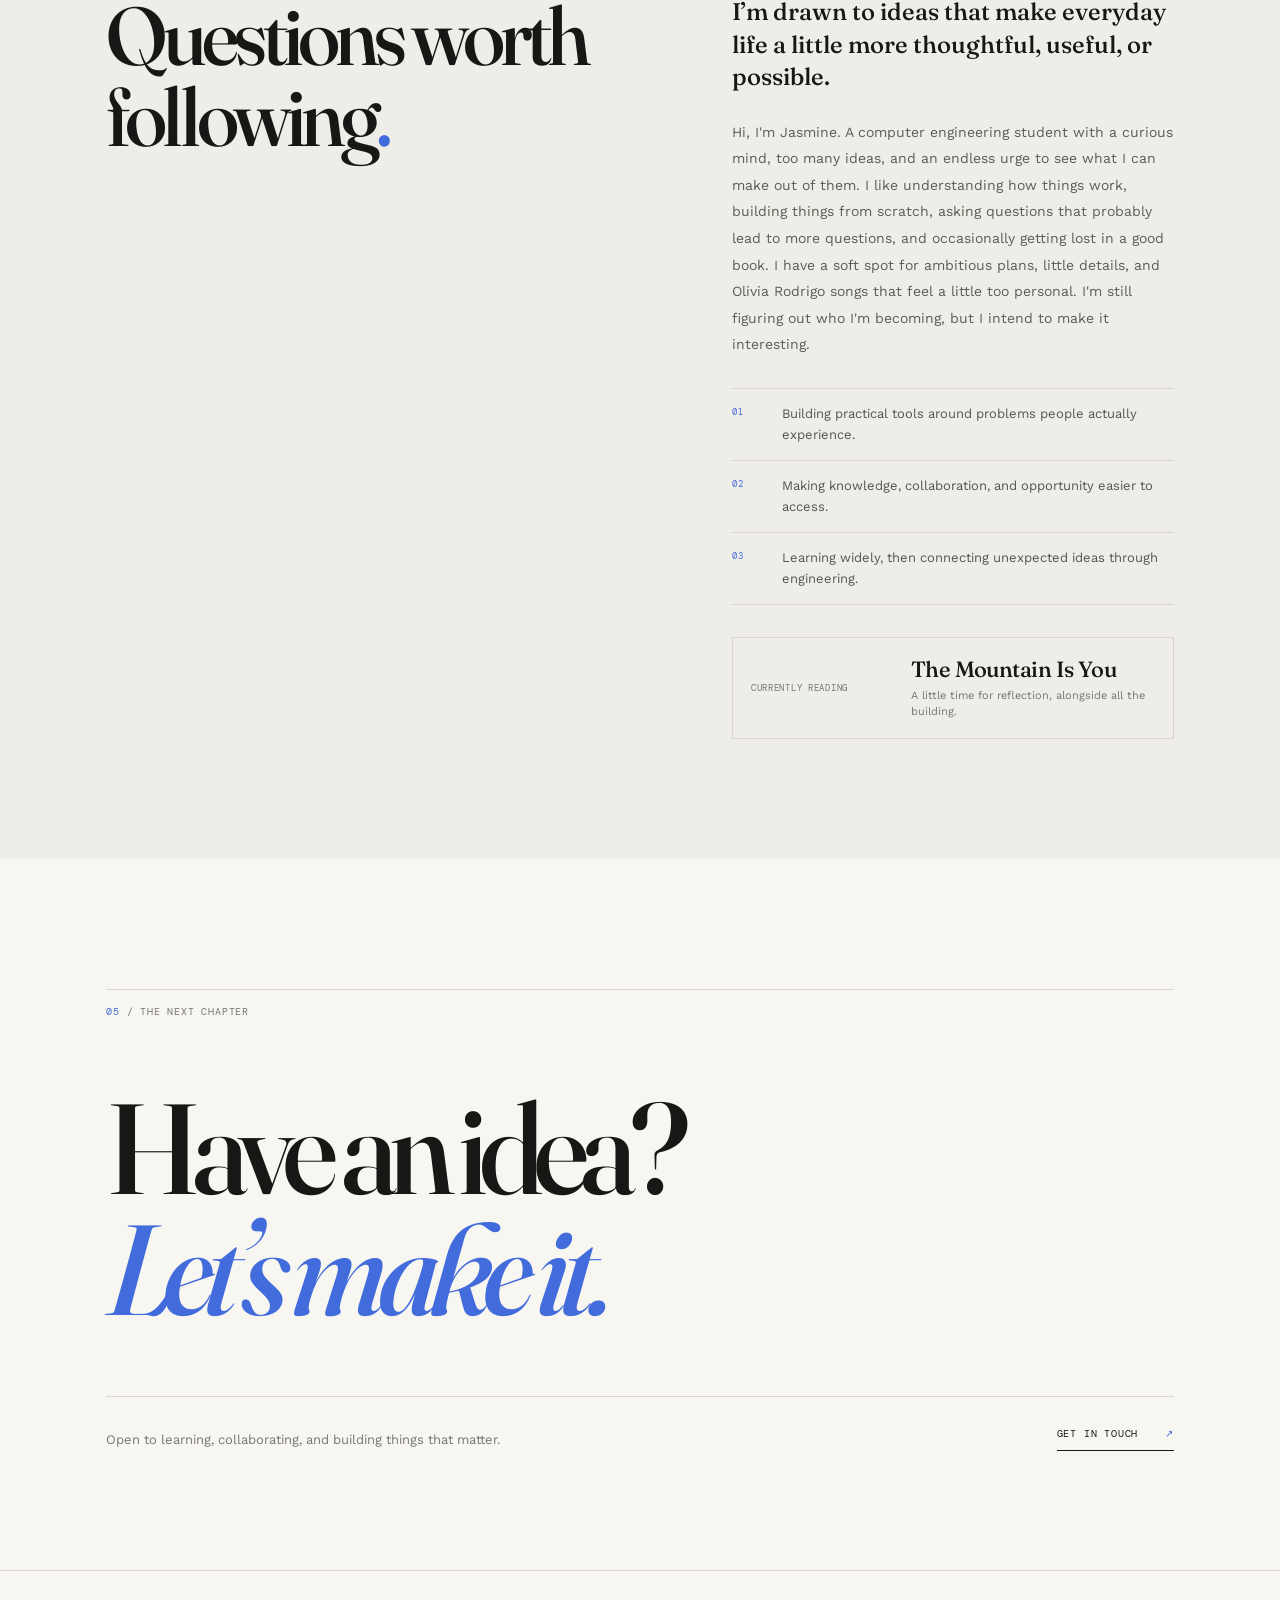
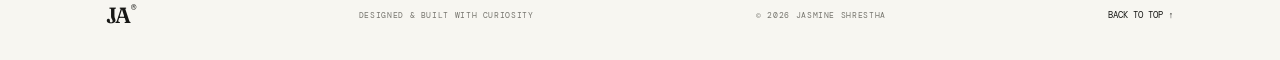
==== commit e2e28329: "Add scrolling interests ticker" ====
--- a/index.html
+++ b/index.html
@@ -24,6 +24,29 @@
     </nav>
     <button class="menu-toggle" aria-label="Toggle navigation" aria-expanded="false">☰</button>
   </header>
+
+  <div class="interest-ticker" aria-label="A few things Jasmine is interested in">
+    <div class="ticker-track">
+      <div class="ticker-group">
+        <span>COMPUTER ENGINEERING</span><i aria-hidden="true">✳</i>
+        <span>BUILDING THINGS</span><i aria-hidden="true">✳</i>
+        <span>CURIOUS BY DEFAULT</span><i aria-hidden="true">✳</i>
+        <span>BOOKS & BIG IDEAS</span><i aria-hidden="true">✳</i>
+        <span>SOFTWARE WITH PURPOSE</span><i aria-hidden="true">✳</i>
+        <span>OLIVIA RODRIGO ON REPEAT</span><i aria-hidden="true">✳</i>
+        <span>ALWAYS LEARNING</span><i aria-hidden="true">✳</i>
+      </div>
+      <div class="ticker-group" aria-hidden="true">
+        <span>COMPUTER ENGINEERING</span><i>✳</i>
+        <span>BUILDING THINGS</span><i>✳</i>
+        <span>CURIOUS BY DEFAULT</span><i>✳</i>
+        <span>BOOKS & BIG IDEAS</span><i>✳</i>
+        <span>SOFTWARE WITH PURPOSE</span><i>✳</i>
+        <span>OLIVIA RODRIGO ON REPEAT</span><i>✳</i>
+        <span>ALWAYS LEARNING</span><i>✳</i>
+      </div>
+    </div>
+  </div>
 
   <main id="home">
     <section class="hero section-wrap">
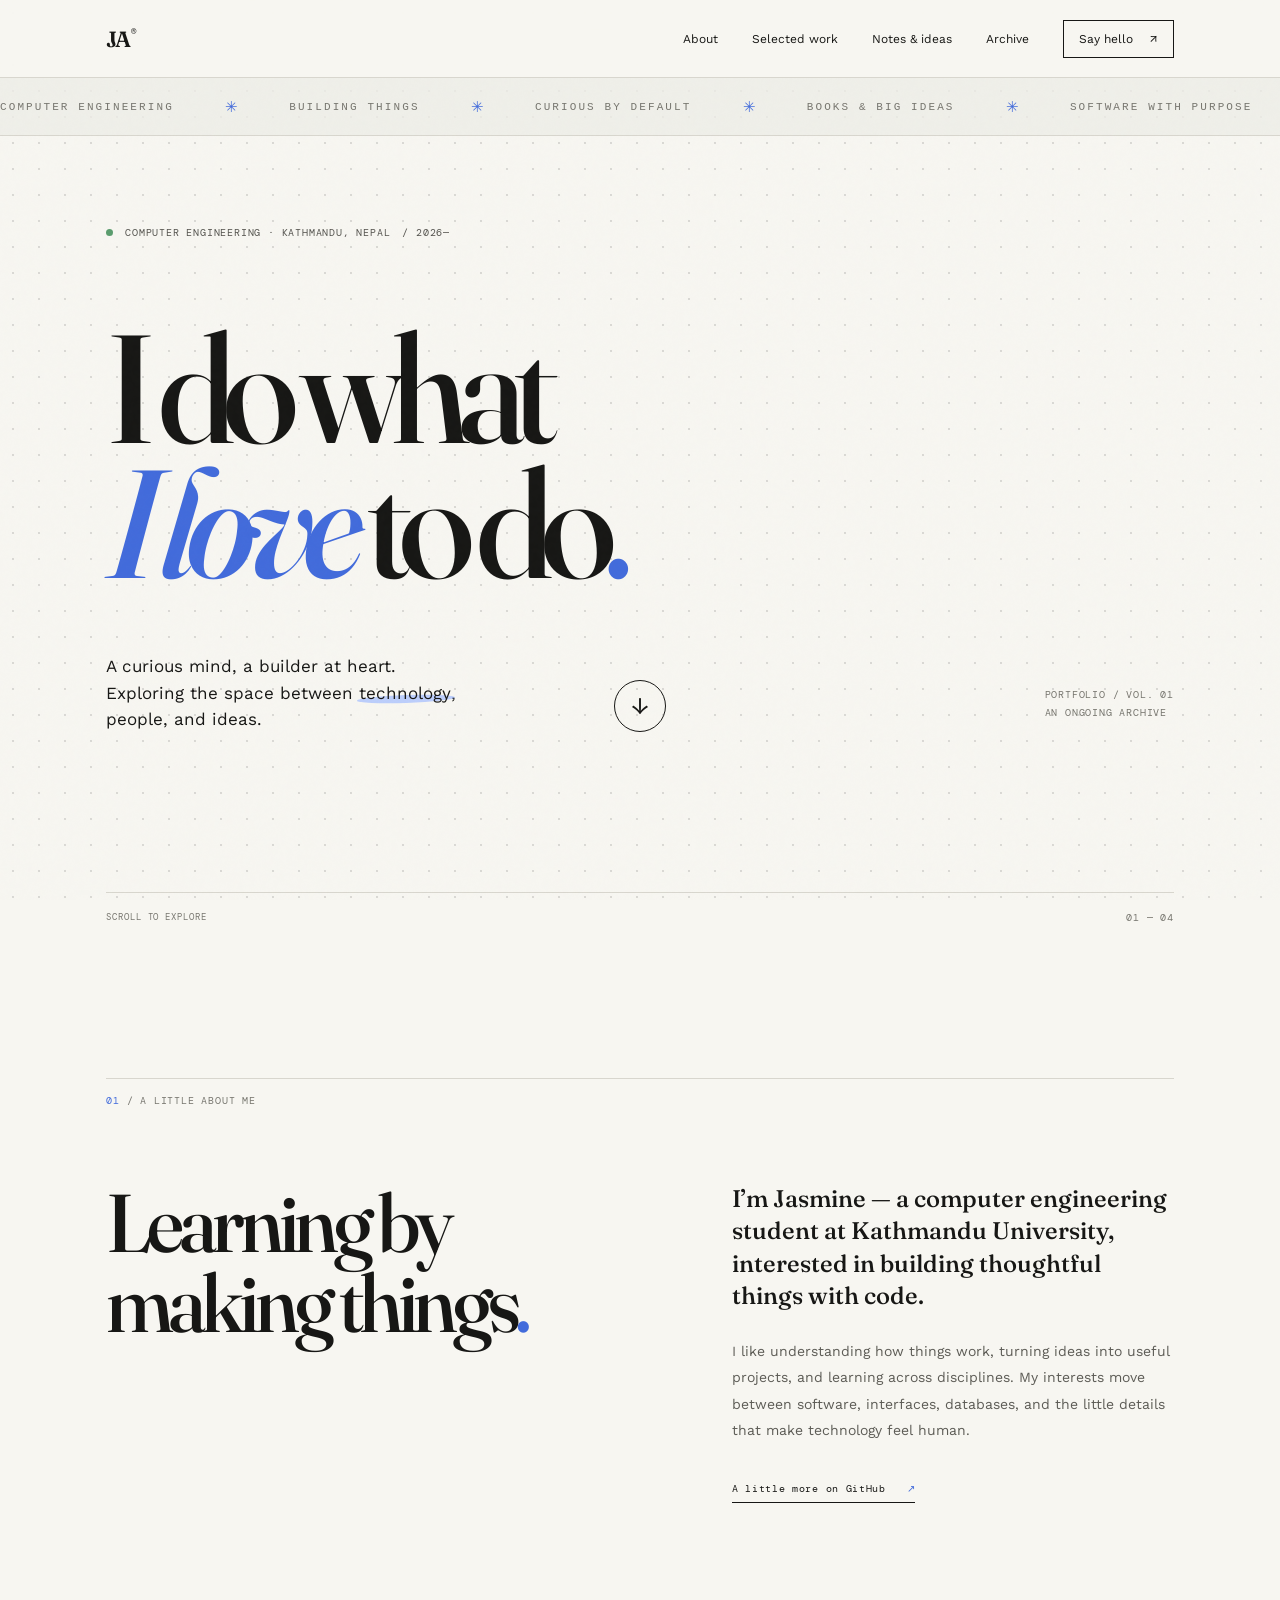
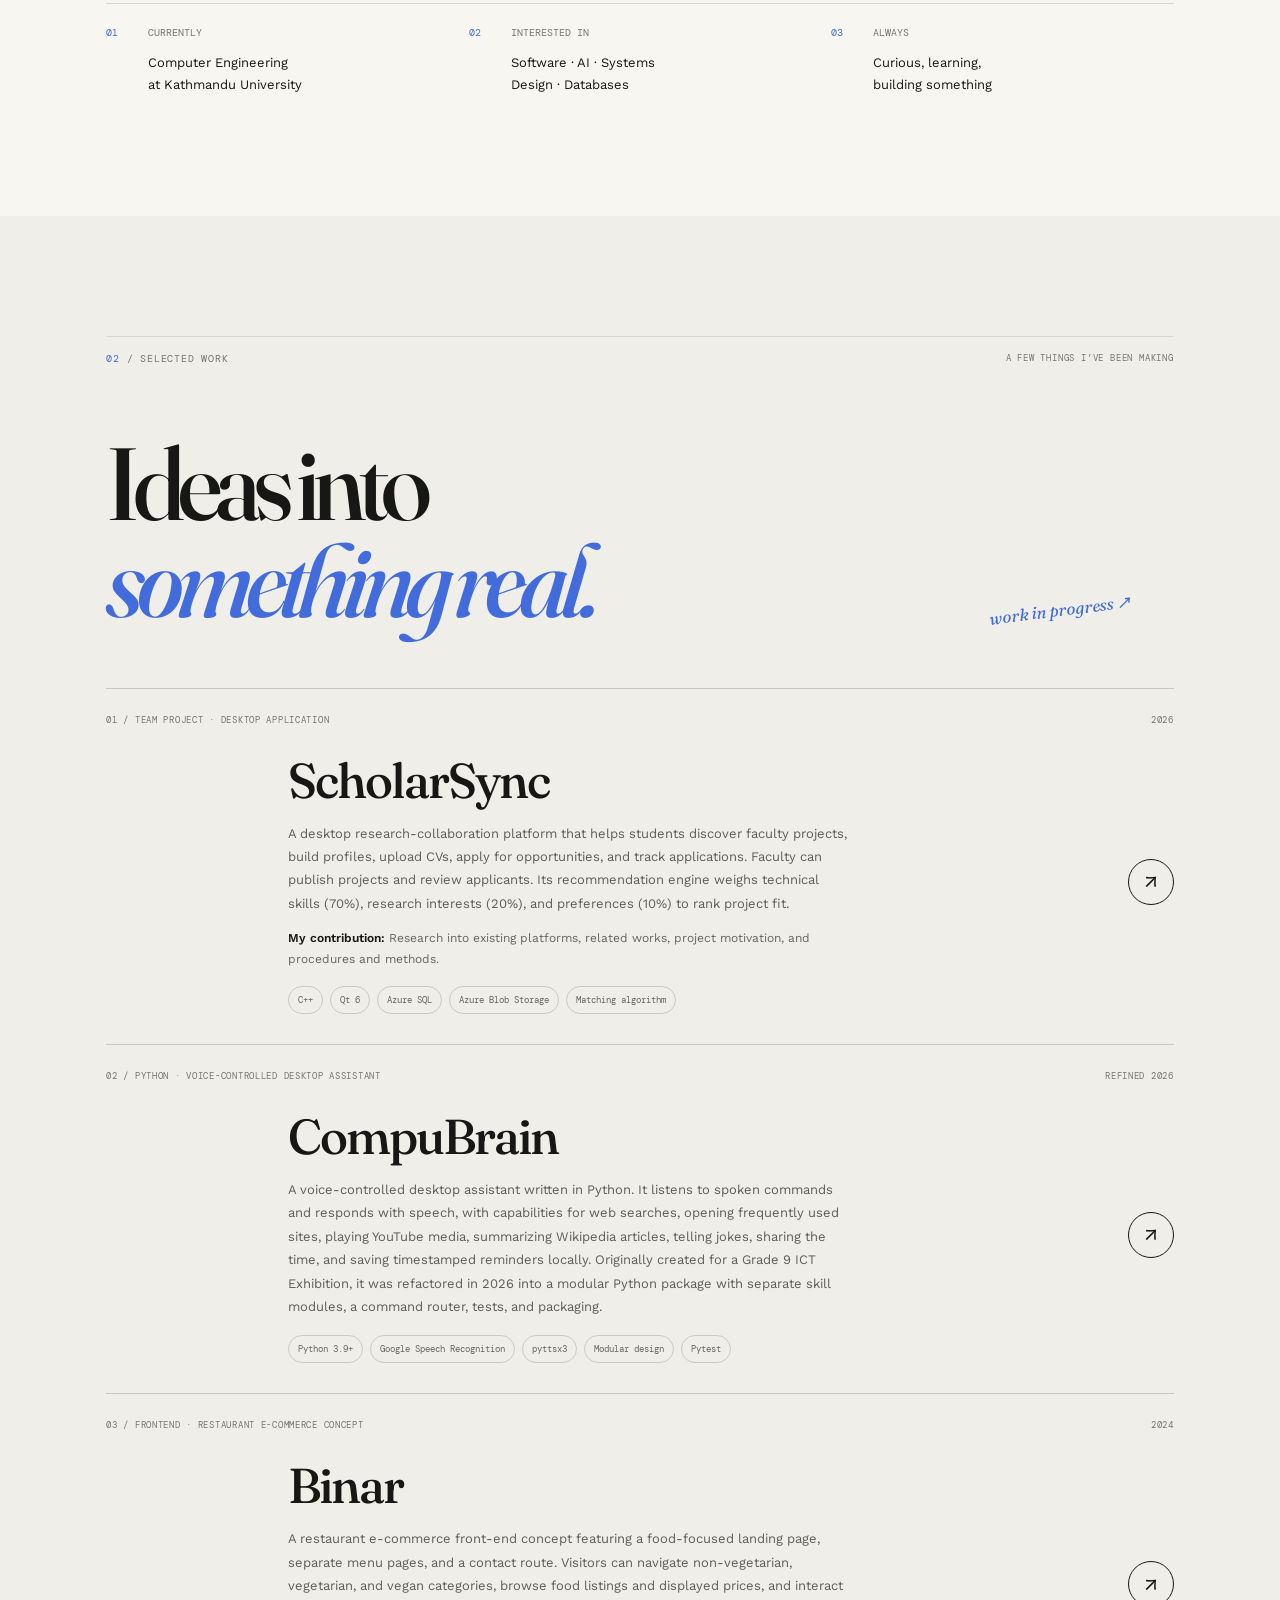
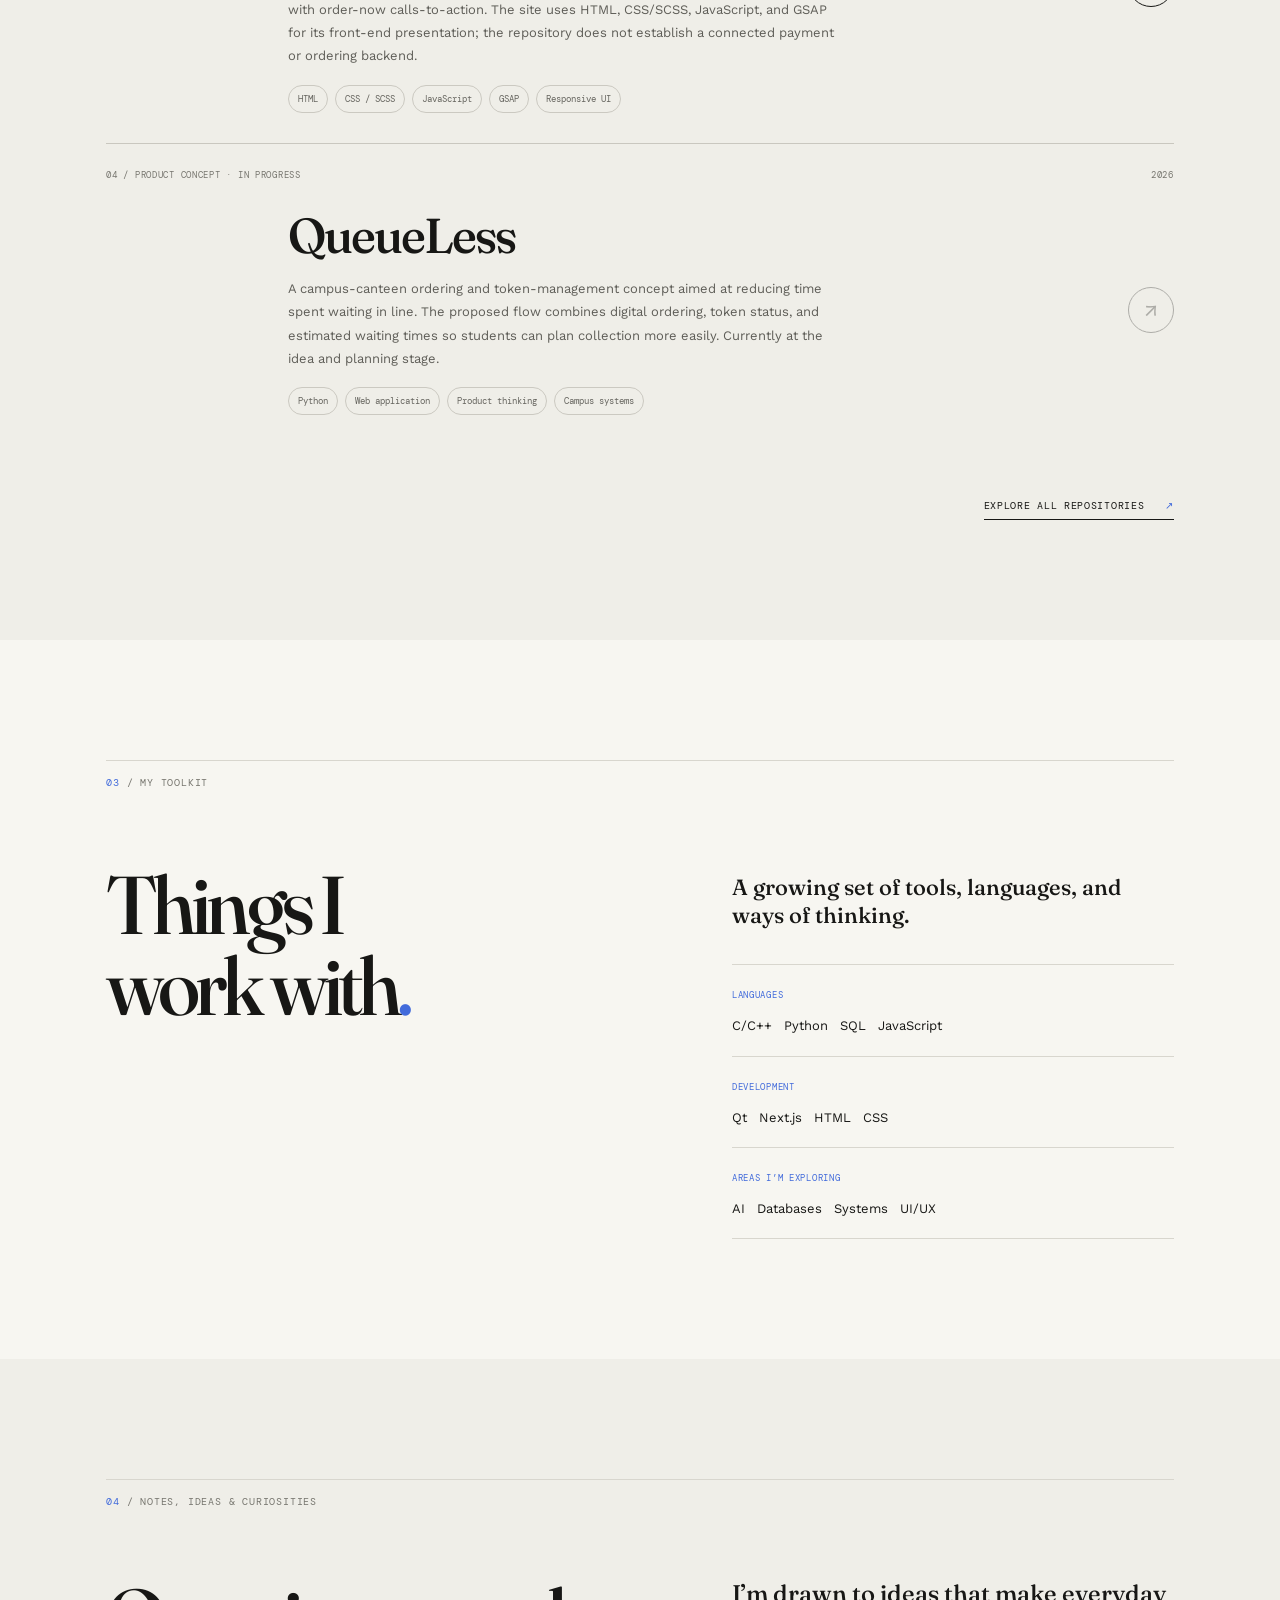
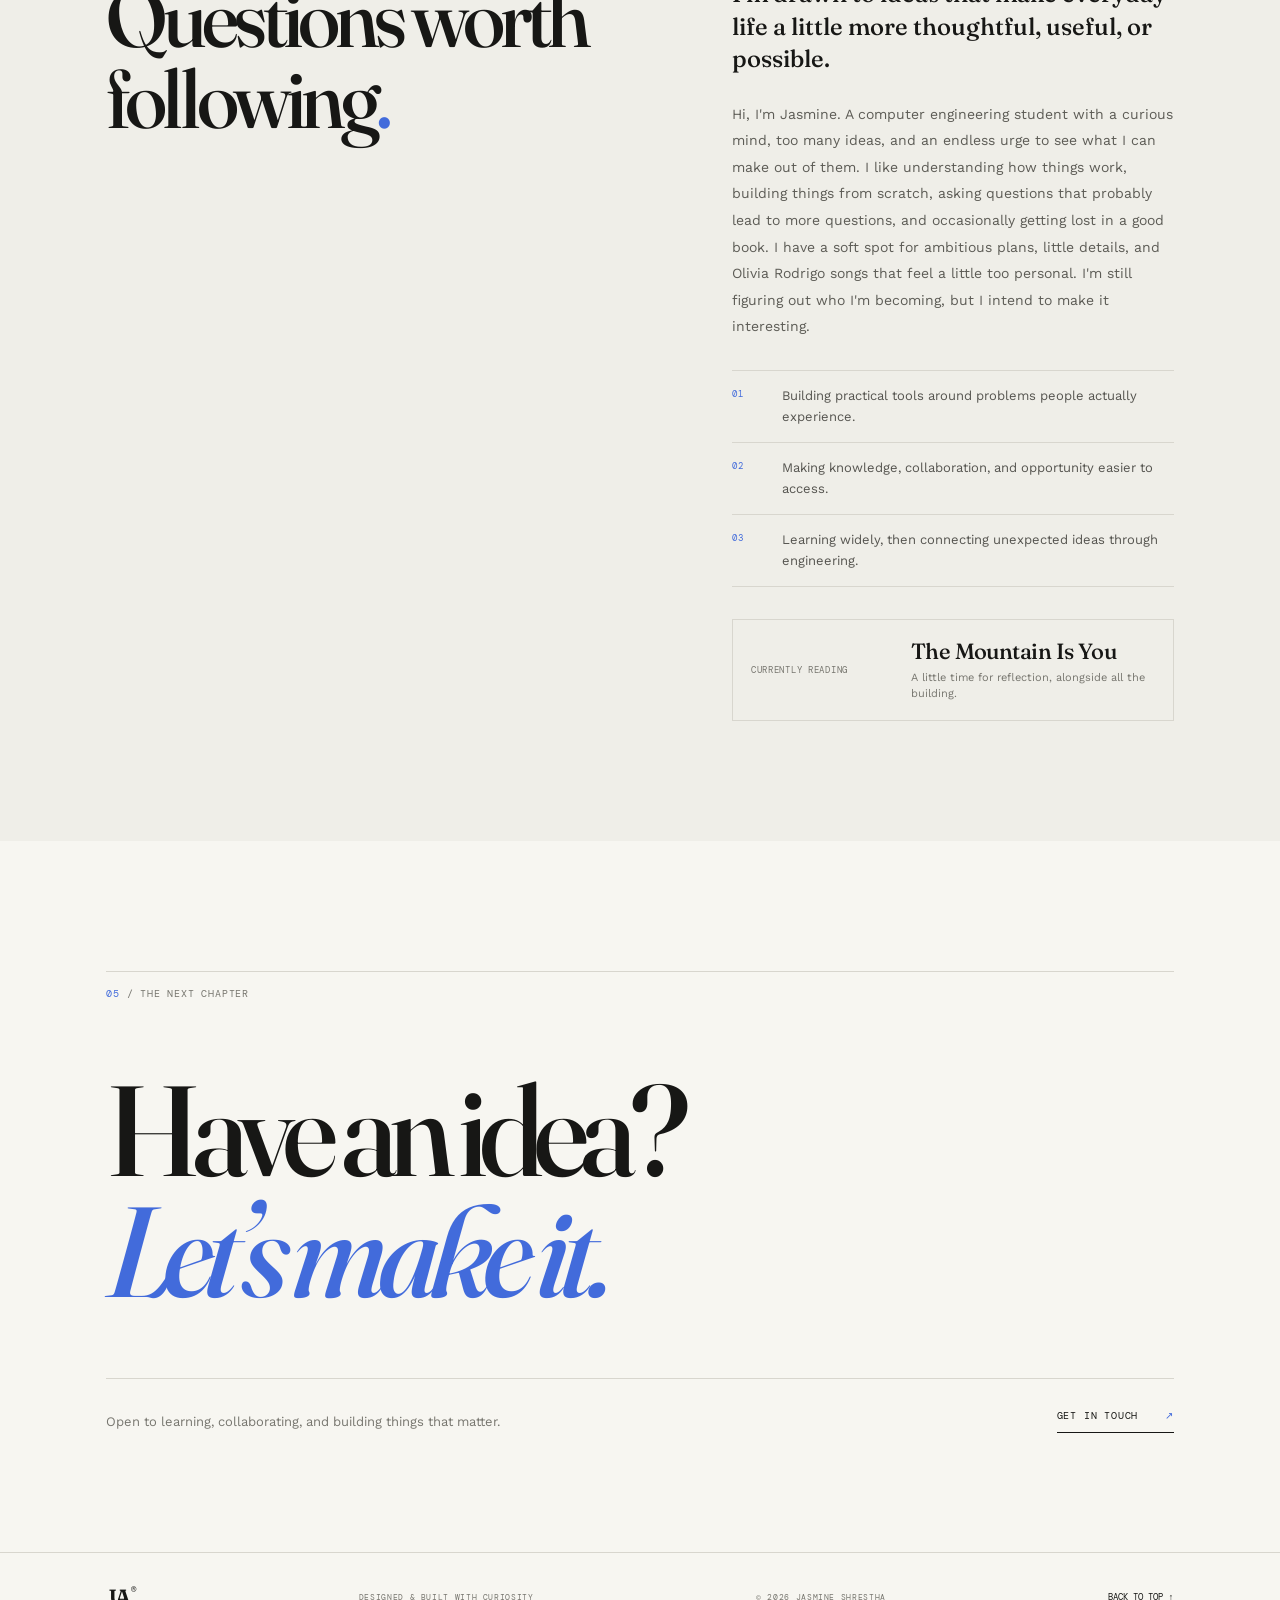
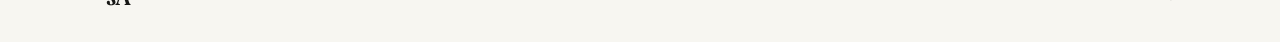
==== commit 11391181: "Add Archive to main navigation" ====
--- a/index.html
+++ b/index.html
@@ -19,7 +19,7 @@
   <header class="topbar">
     <a class="wordmark" href="#home" aria-label="Jasmine Archive home">JA<span>®</span></a>
     <nav aria-label="Main navigation">
-      <a href="#about">About</a><a href="#work">Selected work</a><a href="#notes">Notes & ideas</a>
+      <a href="#about">About</a><a href="#work">Selected work</a><a href="#notes">Notes & ideas</a><a href="archive.html">Archive</a>
       <a class="nav-contact" href="mailto:xthajasmine64@gmail.com">Say hello <span>↗</span></a>
     </nav>
     <button class="menu-toggle" aria-label="Toggle navigation" aria-expanded="false">☰</button>
--- a/styles.css
+++ b/styles.css
@@ -1,12 +1,12 @@
 @import url('https://fonts.googleapis.com/css2?family=DM+Mono:wght@400;500&family=Fraunces:opsz,wght@9..144,500;9..144,600&family=Work+Sans:wght@400;500;600;700&display=swap');
 :root{--paper:#f7f6f1;--ink:#171715;--muted:#77766f;--line:#d8d6ce;--blue:#426bdb;--serif:'Fraunces',Georgia,serif;--sans:'Work Sans',Arial,sans-serif;--mono:'DM Mono',monospace}
-*{box-sizing:border-box}html{scroll-behavior:smooth;scroll-padding-top:90px}body{margin:0;background:var(--paper);color:var(--ink);font-family:var(--sans);-webkit-font-smoothing:antialiased}.grain{position:fixed;inset:0;pointer-events:none;z-index:5;opacity:.12;background-image:url("data:image/svg+xml,%3Csvg viewBox='0 0 180 180' xmlns='http://www.w3.org/2000/svg'%3E%3Cfilter id='n'%3E%3CfeTurbulence type='fractalNoise' baseFrequency='.85' numOctaves='3' stitchTiles='stitch'/%3E%3C/filter%3E%3Crect width='100%25' height='100%25' filter='url(%23n)' opacity='.14'/%3E%3C/svg%3E")}
+*{box-sizing:border-box}html{scroll-behavior:smooth;scroll-padding-top:90px}body{margin:0;background-color:var(--paper);background-image:radial-gradient(circle,rgba(23,23,21,.13) 1px,transparent 1.25px);background-size:26px 26px;background-position:0 0;background-attachment:fixed;color:var(--ink);font-family:var(--sans);-webkit-font-smoothing:antialiased}.grain{position:fixed;inset:0;pointer-events:none;z-index:5;opacity:.12;background-image:url("data:image/svg+xml,%3Csvg viewBox='0 0 180 180' xmlns='http://www.w3.org/2000/svg'%3E%3Cfilter id='n'%3E%3CfeTurbulence type='fractalNoise' baseFrequency='.85' numOctaves='3' stitchTiles='stitch'/%3E%3C/filter%3E%3Crect width='100%25' height='100%25' filter='url(%23n)' opacity='.14'/%3E%3C/svg%3E")}
 a{color:inherit;text-decoration:none}.section-wrap{padding-left:8.3%;padding-right:8.3%}.topbar{height:78px;padding:0 8.3%;display:flex;align-items:center;justify-content:space-between;border-bottom:1px solid var(--line);position:sticky;top:0;background:rgba(247,246,241,.94);backdrop-filter:blur(12px);z-index:10}.wordmark{font:600 22px var(--serif);letter-spacing:-2px}.wordmark span{font:9px var(--mono);vertical-align:top;letter-spacing:0;margin-left:2px}.topbar nav{display:flex;gap:34px;align-items:center;font-size:12px}.topbar nav a{transition:opacity .2s}.topbar nav a:hover{opacity:.5}.topbar .nav-contact{border:1px solid var(--ink);padding:11px 15px}.nav-contact span{margin-left:12px}.menu-toggle{display:none;background:none;border:0;font-size:20px}
 .hero{min-height:calc(100vh - 78px);padding-top:10vh;padding-bottom:34px;display:flex;flex-direction:column}.eyebrow,.section-label,.mono{font-family:var(--mono);font-size:10px;letter-spacing:.08em}.eyebrow{display:flex;gap:12px;align-items:center;color:#55544f}.live-dot{width:7px;height:7px;background:#5a9c6d;border-radius:50%;display:inline-block}.hero h1{font:500 clamp(76px,12vw,172px)/.88 var(--serif);letter-spacing:-.075em;margin:9vh 0 7vh;max-width:1000px}.hero h1 em,.work-heading h2 em,.contact h2 em{font-weight:500;color:var(--blue)}.period{color:var(--blue)}.hero-bottom{display:grid;grid-template-columns:1fr 1fr 1fr;align-items:end}.hero-intro{font-size:17px;line-height:1.55;margin:0}.scribble{position:relative;z-index:1}.scribble:after{content:"";position:absolute;height:8px;left:-2px;right:-4px;bottom:0;background:#a8c1ff;opacity:.75;z-index:-1;transform:rotate(-2deg);border-radius:50%}.round-link{width:52px;height:52px;border:1px solid var(--ink);border-radius:50%;display:grid;place-items:center;font-size:24px;justify-self:center;transition:background .25s,color .25s}.round-link:hover{background:var(--ink);color:var(--paper)}.hero-index{justify-self:end;line-height:1.8;color:var(--muted)}.hero-rule{margin-top:auto;padding-top:18px;border-top:1px solid var(--line);display:flex;justify-content:space-between;color:var(--muted);font:9px var(--mono);letter-spacing:.1em}
 .intro,.work,.toolkit,.notes,.contact{padding-top:120px;padding-bottom:120px}.section-label{color:var(--muted);border-top:1px solid var(--line);padding-top:15px}.section-label>span:first-child{color:var(--blue)}.intro-grid,.toolkit-grid,.notes-grid{display:grid;grid-template-columns:1.1fr .9fr;gap:8%;padding-top:76px}.intro h2,.toolkit h2,.notes h2{font:500 clamp(48px,6.4vw,88px)/.98 var(--serif);letter-spacing:-.06em;margin:0}.blue-mark{color:var(--blue)}.intro-copy{max-width:510px}.large-copy{font:500 24px/1.35 var(--serif);margin:0 0 25px}.intro-copy>p:not(.large-copy),.notes-grid>div>p:not(.large-copy){font-size:14px;line-height:1.9;color:#5d5c56}.text-link{display:inline-block;margin-top:24px;padding-bottom:7px;border-bottom:1px solid var(--ink);font:10px var(--mono);letter-spacing:.07em}.text-link span{color:var(--blue);margin-left:14px}.facts{margin-top:100px;padding-top:22px;border-top:1px solid var(--line);display:grid;grid-template-columns:repeat(3,1fr);gap:20px}.facts>div{display:grid;grid-template-columns:42px 1fr;align-items:baseline}.fact-number{font:10px var(--mono);color:var(--blue)}.fact-label{font:10px var(--mono);text-transform:uppercase;color:var(--muted)}.facts p{grid-column:2;margin:13px 0 0;font-size:13px;line-height:1.7}
-.work{background:#eeede7}.section-note{float:right;font-size:9px}.work-heading{display:flex;justify-content:space-between;align-items:end;padding:70px 0 58px}.work-heading h2,.contact h2{font:500 clamp(56px,8vw,108px)/.95 var(--serif);letter-spacing:-.07em;margin:0}.hand-note{font:italic 17px var(--serif);color:var(--blue);transform:rotate(-7deg);margin:0 4% 10px}.project{border-top:1px solid #c9c7bf;padding:25px 0 30px}.project-meta{display:flex;justify-content:space-between;color:var(--muted);font-size:9px}.project-main{display:flex;justify-content:space-between;align-items:center;padding:24px 0 0 17%;gap:30px}.project h3{font:500 clamp(32px,4vw,49px) var(--serif);letter-spacing:-.04em;margin:0 0 12px}.project-desc{max-width:560px;color:#5e5d57;font-size:13px;line-height:1.8;margin:0}.tags{display:flex;flex-wrap:wrap;gap:7px;margin-top:17px}.tags span{font:9px var(--mono);padding:7px 9px;border:1px solid #cbc9c1;border-radius:30px;color:#66655f}.project-arrow{width:46px;height:46px;border:1px solid var(--ink);border-radius:50%;display:grid;place-items:center;font-size:21px;flex-shrink:0;transition:all .2s}.project-arrow:hover{background:var(--ink);color:white;transform:rotate(45deg)}.project-arrow.muted{opacity:.3}.all-work{text-align:right;padding-top:30px}
+.work{background:rgba(238,237,231,.88)}.section-note{float:right;font-size:9px}.work-heading{display:flex;justify-content:space-between;align-items:end;padding:70px 0 58px}.work-heading h2,.contact h2{font:500 clamp(56px,8vw,108px)/.95 var(--serif);letter-spacing:-.07em;margin:0}.hand-note{font:italic 17px var(--serif);color:var(--blue);transform:rotate(-7deg);margin:0 4% 10px}.project{border-top:1px solid #c9c7bf;padding:25px 0 30px}.project-meta{display:flex;justify-content:space-between;color:var(--muted);font-size:9px}.project-main{display:flex;justify-content:space-between;align-items:center;padding:24px 0 0 17%;gap:30px}.project h3{font:500 clamp(32px,4vw,49px) var(--serif);letter-spacing:-.04em;margin:0 0 12px}.project-desc{max-width:560px;color:#5e5d57;font-size:13px;line-height:1.8;margin:0}.tags{display:flex;flex-wrap:wrap;gap:7px;margin-top:17px}.tags span{font:9px var(--mono);padding:7px 9px;border:1px solid #cbc9c1;border-radius:30px;color:#66655f}.project-arrow{width:46px;height:46px;border:1px solid var(--ink);border-radius:50%;display:grid;place-items:center;font-size:21px;flex-shrink:0;transition:all .2s}.project-arrow:hover{background:var(--ink);color:white;transform:rotate(45deg)}.project-arrow.muted{opacity:.3}.all-work{text-align:right;padding-top:30px}
 .toolkit-grid{padding-bottom:0}.toolkit-content{padding-top:8px}.toolkit-lead{font:500 22px var(--serif);margin:0 0 35px}.skill-groups{border-top:1px solid var(--line)}.skill-groups>div{padding:18px 0;border-bottom:1px solid var(--line)}.skill-groups span{font-size:9px;color:var(--blue)}.skill-groups p{font-size:13px;margin:12px 0 0;line-height:1.8}
-.notes{background:#eeede7}.notes-grid{padding-top:70px}.notes-grid>div{max-width:500px}.note-stamp{display:inline-block;border:1px solid var(--blue);color:var(--blue);font:10px/1.5 var(--mono);padding:14px 18px;transform:rotate(-5deg);margin-top:30px}.note-stamp span{font-size:19px;margin-left:10px}
+.notes{background:rgba(238,237,231,.88)}.notes-grid{padding-top:70px}.notes-grid>div{max-width:500px}.note-stamp{display:inline-block;border:1px solid var(--blue);color:var(--blue);font:10px/1.5 var(--mono);padding:14px 18px;transform:rotate(-5deg);margin-top:30px}.note-stamp span{font-size:19px;margin-left:10px}
 .contact{padding-top:130px;padding-bottom:110px}.contact h2{font-size:clamp(64px,10vw,140px);margin:70px 0 65px}.contact-bottom{border-top:1px solid var(--line);padding-top:22px;display:flex;justify-content:space-between;align-items:center}.contact-bottom p{font-size:13px;color:var(--muted)}.contact-link{font:10px var(--mono);letter-spacing:.08em;border-bottom:1px solid var(--ink);padding-bottom:10px}.contact-link span{color:var(--blue);margin-left:20px}.footer{min-height:90px;border-top:1px solid var(--line);display:flex;align-items:center;justify-content:space-between;color:var(--muted)}.footer .wordmark{color:var(--ink)}.footer .mono{font-size:8px}.back-top{font:9px var(--mono);color:var(--ink)}
 @media(max-width:700px){.section-wrap{padding-left:6%;padding-right:6%}.topbar{padding:0 6%;height:66px}.topbar nav{display:none;position:absolute;top:66px;left:0;right:0;background:var(--paper);padding:22px 6%;border-bottom:1px solid var(--line);flex-direction:column;align-items:flex-start;gap:22px}.topbar nav.open{display:flex}.menu-toggle{display:block}.hero{min-height:calc(90vh - 66px);padding-top:9vh}.eyebrow{font-size:8px;flex-wrap:wrap}.hero h1{font-size:clamp(68px,16vw,110px);margin:12vh 0 10vh}.hero-bottom{grid-template-columns:1fr auto;gap:22px}.hero-intro{font-size:15px}.hero-index{display:none}.round-link{width:44px;height:44px}.intro,.work,.toolkit,.notes,.contact{padding-top:78px;padding-bottom:78px}.intro-grid,.toolkit-grid,.notes-grid{grid-template-columns:1fr;gap:35px;padding-top:48px}.intro h2,.toolkit h2,.notes h2{font-size:64px}.facts{margin-top:60px;grid-template-columns:1fr;gap:23px}.facts>div{grid-template-columns:40px 1fr}.facts p{margin-top:7px}.section-note{display:block;float:none;margin-top:9px}.work-heading{padding:50px 0 38px;display:block}.work-heading h2{font-size:66px}.hand-note{display:inline-block;margin-top:25px}.project-main{padding-left:0;gap:15px}.project-desc{font-size:12px}.project h3{font-size:36px}.project-arrow{width:38px;height:38px}.toolkit-content{padding-top:0}.notes-grid>div{max-width:none}.contact h2{font-size:clamp(60px,14vw,95px);margin:55px 0}.contact-bottom{align-items:flex-start;gap:25px;flex-direction:column}.footer{padding-top:20px;padding-bottom:20px;gap:13px;flex-wrap:wrap}.footer .mono{font-size:7px}.footer .wordmark{width:100%}}
 @media(prefers-reduced-motion:reduce){html{scroll-behavior:auto}*,*:before,*:after{transition:none!important}}
@@ -23,3 +23,53 @@
 .book-title{display:block;font:500 22px var(--serif);letter-spacing:-.025em}
 .reading-note{display:block;margin-top:5px;color:var(--muted);font-size:11px;line-height:1.5}
 @media(max-width:700px){.reading-card{grid-template-columns:1fr;gap:9px}.project-role{font-size:11px}}
+
+
+/* Editorial foundation: dotted paper + moving interests ticker */
+.interest-ticker{
+  height:58px;
+  display:flex;
+  align-items:center;
+  overflow:hidden;
+  border-bottom:1px solid var(--line);
+  background:rgba(238,237,231,.78);
+}
+.ticker-track{
+  display:flex;
+  width:max-content;
+  animation:interest-scroll 42s linear infinite;
+}
+.ticker-group{
+  display:flex;
+  align-items:center;
+  flex-shrink:0;
+  gap:clamp(25px,4vw,62px);
+  padding-right:clamp(25px,4vw,62px);
+  white-space:nowrap;
+}
+.ticker-group span{
+  color:#77766f;
+  font:500 11px var(--mono);
+  letter-spacing:.19em;
+}
+.ticker-group i{
+  color:var(--blue);
+  font:normal 15px var(--sans);
+}
+.interest-ticker:hover .ticker-track,
+.interest-ticker:focus-within .ticker-track{
+  animation-play-state:paused;
+}
+@keyframes interest-scroll{
+  from{transform:translateX(0)}
+  to{transform:translateX(-50%)}
+}
+@media(max-width:700px){
+  .interest-ticker{height:48px}
+  .ticker-group{gap:24px;padding-right:24px}
+  .ticker-group span{font-size:9px;letter-spacing:.15em}
+}
+@media(prefers-reduced-motion:reduce){
+  .ticker-track{animation:none}
+  .ticker-group[aria-hidden="true"]{display:none}
+}
